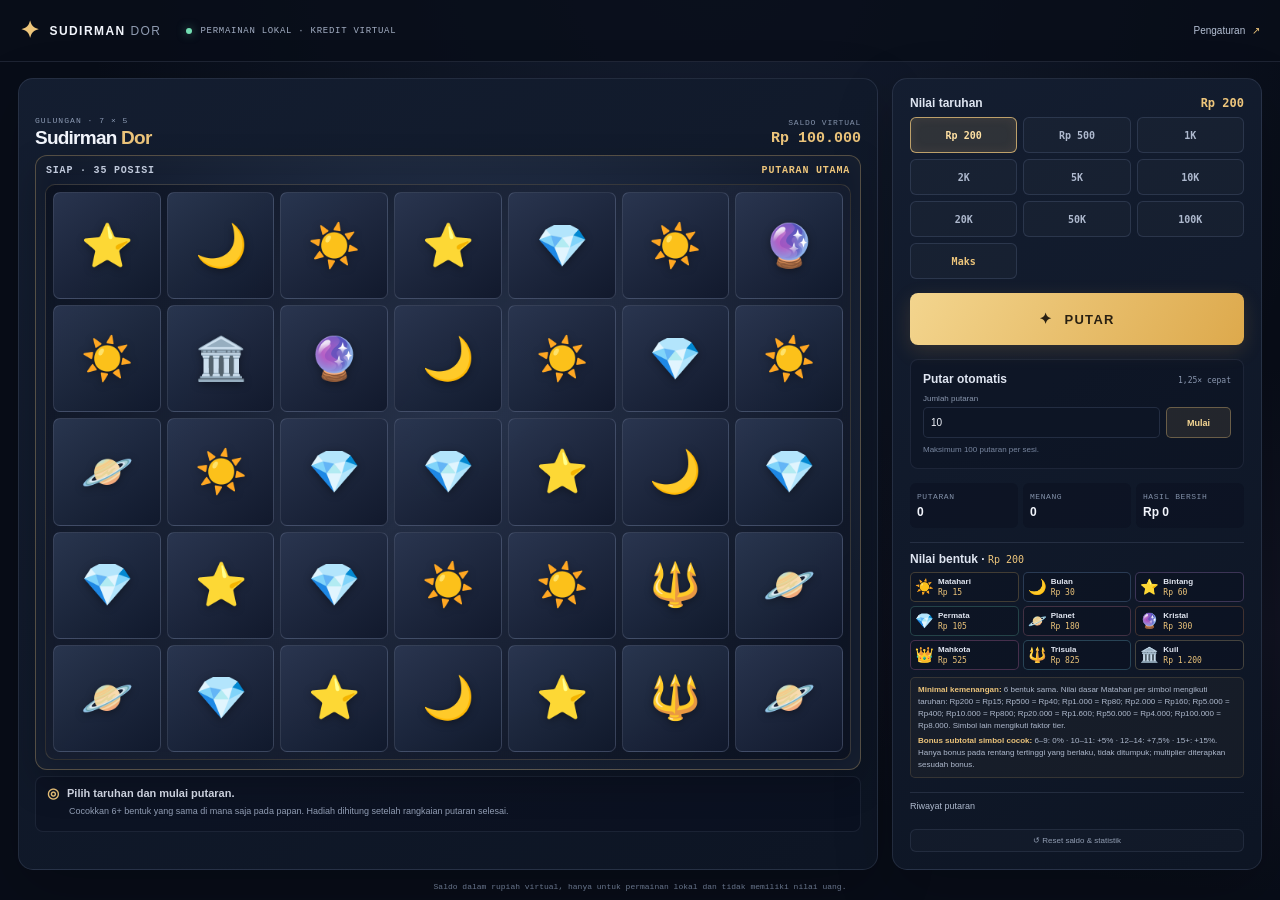
==== index.html @ 1b079a71 "Add files via upload" ====
<!doctype html>
<html lang="id">
<head>
  <meta charset="utf-8">
  <meta name="viewport" content="width=device-width, initial-scale=1">
  <meta name="theme-color" content="#0b1020">
  <meta name="description" content="Sudirman Dor — permainan gulungan lokal dengan saldo virtual, bentuk, dan multiplier.">
  <title>Sudirman Dor — Permainan Lokal</title>
  <link rel="stylesheet" href="style.css">
  <script src="script.js" defer></script>
</head>
<body>
  <header class="topbar">
    <a class="brand" href="index.html" aria-label="Sudirman Dor beranda">
      <span class="brand-mark" aria-hidden="true">✦</span>
      <span>SUDIRMAN <span class="brand-light">DOR</span></span>
    </a>
    <div class="topbar-note"><span class="status-dot"></span> PERMAINAN LOKAL · KREDIT VIRTUAL</div>
    <a class="admin-link" href="admin.html">Pengaturan <span aria-hidden="true">↗</span></a>
  </header>

  <main class="game-shell">
    <section class="board-panel" aria-label="Papan permainan Sudirman Dor">
      <div class="game-heading">
        <div>
          <p class="eyebrow">GULUNGAN · 7 × 5</p>
          <h1>Sudirman <span>Dor</span></h1>
        </div>
        <div class="round-state">
          <span class="balance-label">SALDO VIRTUAL</span>
          <strong id="balance" aria-live="polite">Rp 100.000</strong>
        </div>
      </div>

      <div class="board-wrap">
        <div class="board-meta"><span id="round-label">SIAP · 35 POSISI</span><span id="spin-kind">PUTARAN UTAMA</span></div>
        <div class="slot-board" id="slot-board" role="grid" aria-label="Papan hasil 7 kolom kali 5 baris" aria-live="polite"></div>
      </div>

      <div class="result-panel" aria-live="polite">
        <div class="result-topline"><span id="result-icon" aria-hidden="true">◎</span><span id="result" role="status">Pilih taruhan dan mulai putaran.</span></div>
        <div class="result-detail" id="result-detail">Cocokkan 6+ bentuk yang sama di mana saja pada papan. Hadiah dihitung setelah rangkaian putaran selesai.</div>
        <div class="pending-credit" id="pending-credit" aria-live="polite" hidden></div>
      </div>
    </section>

    <aside class="control-panel" aria-label="Saldo dan kontrol permainan">
      <section class="bet-section" aria-labelledby="bet-title">
        <div class="section-heading"><h2 id="bet-title">Nilai taruhan</h2><span id="bet-value">Rp 200</span></div>
        <div id="bet-options" class="bet-options" aria-label="Pilihan taruhan"></div>
      </section>

      <button class="spin-button" id="spin" type="button"><span aria-hidden="true">✦</span> PUTAR</button>

      <section class="auto-section" aria-label="Putar otomatis">
        <div class="section-heading"><h2>Putar otomatis</h2><span class="speed-note">1,25× cepat</span></div>
        <div class="auto-controls">
          <label class="auto-count" for="auto-count"><span>Jumlah putaran</span><input id="auto-count" type="number" min="1" max="100" step="1" value="10"></label>
          <button class="auto-button" id="auto-start" type="button">Mulai</button>
          <button class="auto-button stop-button" id="auto-stop" type="button" hidden>Hentikan</button>
        </div>
        <p class="auto-status" id="auto-status" aria-live="polite">Maksimum 100 putaran per sesi.</p>
      </section>

      <div class="stats-grid" aria-label="Statistik permainan">
        <div class="stat"><span>PUTARAN</span><strong id="plays">0</strong></div>
        <div class="stat"><span>MENANG</span><strong id="wins">0</strong></div>
        <div class="stat"><span>HASIL BERSIH</span><strong id="net">Rp 0</strong></div>
      </div>

      <section class="symbol-guide" aria-labelledby="symbol-title">
        <div class="section-heading"><h2 id="symbol-title">Nilai bentuk · <span id="selected-bet-label">Rp 200</span></h2></div>
        <div class="legend" id="symbol-legend" aria-label="Nilai bentuk untuk taruhan terpilih"></div>
        <div class="award-rules" aria-label="Rumus hadiah dan bonus">
          <p><strong>Minimal kemenangan:</strong> 6 bentuk sama. Nilai dasar Matahari per simbol mengikuti taruhan: Rp200 = Rp15; Rp500 = Rp40; Rp1.000 = Rp80; Rp2.000 = Rp160; Rp5.000 = Rp400; Rp10.000 = Rp800; Rp20.000 = Rp1.600; Rp50.000 = Rp4.000; Rp100.000 = Rp8.000. Simbol lain mengikuti faktor tier.</p>
          <p><strong>Bonus subtotal simbol cocok:</strong> 6–9: 0% · 10–11: +5% · 12–14: +7,5% · 15+: +15%. Hanya bonus pada rentang tertinggi yang berlaku, tidak ditumpuk; multiplier diterapkan sesudah bonus.</p>
        </div>
      </section>

      <details class="history">
        <summary><span>Riwayat putaran</span></summary>
        <button class="text-button" id="clear-history" type="button">Bersihkan</button>
        <ol id="history-list" aria-label="Riwayat hasil terbaru"><li class="empty-history">Belum ada putaran.</li></ol>
      </details>

      <button class="reset-button" id="reset" type="button">↺ Reset saldo &amp; statistik</button>
    </aside>
  </main>
  <footer><span>Saldo dalam rupiah virtual, hanya untuk permainan lokal dan tidak memiliki nilai uang.</span></footer>
</body>
</html>
---- style.css ----
:root {
  color-scheme: dark;
  --bg: #080d18;
  --panel: #101827;
  --panel-soft: #151f32;
  --line: rgba(191, 207, 240, .12);
  --muted: #929db3;
  --text: #f2f5fc;
  --gold: #edc57b;
  --mint: #73dfb3;
  font-family: "Segoe UI", Arial, sans-serif;
  background: var(--bg);
  color: var(--text);
}

* { box-sizing: border-box; }
body {
  min-height: 100vh;
  margin: 0;
  background:
    radial-gradient(ellipse at 56% -14%, rgba(80, 105, 161, .19), transparent 40rem),
    radial-gradient(ellipse at 100% 70%, rgba(114, 82, 134, .08), transparent 34rem),
    var(--bg);
}
button, input, textarea { font: inherit; }
button { color: inherit; }

.topbar {
  height: 62px;
  padding: 0 max(20px, calc((100vw - 1400px) / 2));
  border-bottom: 1px solid var(--line);
  display: flex;
  align-items: center;
  gap: 25px;
  background: rgba(8, 13, 24, .8);
}
.brand { display: inline-flex; align-items: center; gap: 9px; text-decoration: none; color: var(--text); font-size: 12px; font-weight: 800; letter-spacing: .12em; white-space: nowrap; }
.brand-mark { color: var(--gold); font-size: 23px; }
.brand-light { color: #909cb2; font-weight: 500; }
.topbar-note, .eyebrow, .balance-label, .round-state, .board-meta, .stat span, footer { font-family: Consolas, "Courier New", monospace; }
.topbar-note { display: flex; align-items: center; gap: 8px; color: #a3aec3; font-size: 9px; letter-spacing: .08em; }
.status-dot { width: 6px; height: 6px; background: var(--mint); border-radius: 50%; box-shadow: 0 0 10px rgba(115, 223, 179, .52); }
.admin-link { margin-left: auto; color: #b5c0d4; text-decoration: none; font-size: 10px; }
.admin-link:hover { color: var(--gold); }
.admin-link span { margin-left: 4px; color: var(--gold); }

.game-shell { width: min(1440px, calc(100% - 36px)); height: calc(100dvh - 108px); min-height: 510px; margin: 16px auto 12px; display: grid; grid-template-columns: minmax(0, 1fr) 370px; gap: 14px; }
.board-panel, .control-panel { min-width: 0; border: 1px solid rgba(178, 195, 233, .13); border-radius: 15px; background: linear-gradient(148deg, rgba(20, 30, 49, .98), rgba(13, 21, 36, .99)); box-shadow: 0 20px 60px rgba(0,0,0,.2); }
.board-panel { display: flex; flex-direction: column; align-items: center; justify-content: center; padding: 6px 16px; overflow: hidden; }
.game-heading { width: min(100%, 1060px); display: flex; align-items: center; justify-content: space-between; gap: 12px; }
.eyebrow { margin: 0 0 3px; color: #8c9ab3; font-size: 8px; letter-spacing: .13em; }
h1 { margin: 0; font-size: 19px; line-height: 1.1; letter-spacing: -.04em; }
h1 span { color: var(--gold); }
.round-state { display: flex; flex-direction: column; align-items: flex-end; gap: 3px; }
.balance-label { color: #8492ab; font-size: 8px; letter-spacing: .1em; }
.round-state strong { color: var(--gold); font-size: 15px; font-variant-numeric: tabular-nums; }
.board-wrap { position: relative; width: min(100%, calc((100dvh - 260px) * 1.4)); margin: 6px auto; padding: 9px; border: 1px solid rgba(237,197,123,.3); border-radius: 12px; background: radial-gradient(ellipse at 50% 38%, #283650, #111a2c 78%); box-shadow: inset 0 0 30px rgba(237,197,123,.04), 0 14px 36px rgba(0,0,0,.2); }
.board-meta { display: flex; justify-content: space-between; gap: 8px; margin: 0 1px 8px; color: #c0c9db; font-size: 10px; font-weight: 700; letter-spacing: .08em; }
.board-meta span:last-child { color: var(--gold); text-align: right; }
.slot-board { display: grid; grid-template-columns: minmax(0, 1fr); grid-template-rows: repeat(5, minmax(0, 1fr)); gap: 6px; width: 100%; aspect-ratio: 7 / 5; padding: 7px; border: 1px solid rgba(237,197,123,.16); border-radius: 10px; background: linear-gradient(135deg, rgba(7,12,24,.53), rgba(43,47,67,.25), rgba(7,12,24,.53)); }
.slot-row { display: grid; grid-template-columns: repeat(7, minmax(0, 1fr)); gap: 6px; min-height: 0; border-radius: 7px; }
.slot-cell { position: relative; display: grid; place-items: center; min-width: 0; min-height: 0; overflow: hidden; border: 1px solid rgba(199,211,243,.16); border-radius: 7px; outline: 2px solid transparent; outline-offset: -2px; background: linear-gradient(145deg, rgba(42,54,80,.96), rgba(17,25,44,.96)); transition: outline-color .45s ease, border-color .35s ease, background .35s ease, box-shadow .35s ease; }
.cell-symbol { display: block; max-width: 100%; max-height: 100%; font-size: clamp(18px, 3.4vw, 42px); line-height: 1; filter: drop-shadow(0 2px 4px rgba(0,0,0,.38)); transition: transform .45s cubic-bezier(.2,.8,.2,1), filter .4s ease, opacity .3s ease; }
.reel-strip { display: flex; flex-direction: column; width: 100%; backface-visibility: hidden; will-change: transform; }
.reel-symbol { display: grid; flex: 0 0 var(--cell-height); place-items: center; width: 100%; height: var(--cell-height); }
.cell-multiplier { position: absolute; inset: 0; z-index: 2; display: grid; place-items: center; color: #39280c; background: linear-gradient(145deg, #ffdf97, #dda943); font: 800 clamp(11px, 1.25vw, 17px) Consolas, monospace; text-shadow: 0 1px 0 rgba(255,255,255,.28); box-shadow: inset 0 0 14px rgba(255,255,255,.27), 0 0 15px rgba(237,197,123,.24); animation: multiplier-reveal .28s cubic-bezier(.2,.8,.2,1) both; }
.has-multiplier .cell-symbol { opacity: .16; }
.tier-1 { --tier-color: #f2c66e; }
.tier-2 { --tier-color: #8bbdf4; }
.tier-3 { --tier-color: #d6a5ff; }
.tier-4 { --tier-color: #72dec0; }
.tier-5 { --tier-color: #f195ad; }
.tier-6 { --tier-color: #f29b5f; }
.tier-7 { --tier-color: #ff8bd5; }
.tier-8 { --tier-color: #83e6fc; }
.tier-9 { --tier-color: #ffe39a; }
.slot-cell.is-match { z-index: 1; outline-color: #ffe39a; border-color: #ffe39a; background: linear-gradient(145deg, rgba(156,117,43,.72), rgba(79,57,23,.8)); animation: match-aura 1.3s ease-in-out infinite alternate; }
.slot-cell.is-match::before { position: absolute; z-index: 2; inset: 0; border-radius: inherit; background: linear-gradient(112deg, transparent 22%, rgba(255,244,204,.06) 38%, rgba(255,248,219,.75) 50%, rgba(255,244,204,.06) 62%, transparent 78%); content: ""; opacity: 0; pointer-events: none; transform: translateX(-120%); animation: match-shine 1.8s ease-in-out infinite; }
.slot-cell.is-match::after { position: absolute; z-index: 3; inset: 2px; border: 2px solid rgba(255,227,154,.95); border-radius: inherit; box-shadow: 0 0 13px rgba(255,219,125,.5); content: ""; opacity: .45; pointer-events: none; animation: match-glow 1.1s ease-in-out infinite alternate; }
.slot-cell.is-match .cell-symbol { position: relative; z-index: 1; transform: scale(1.08); filter: drop-shadow(0 0 9px rgba(255,232,174,.95)); }
.board-spinning .slot-cell { overflow: clip; isolation: isolate; }
.multiplier-drop { position: fixed; z-index: 50; display: grid; place-items: center; aspect-ratio: 1; border: 2px solid #fff0c8; border-radius: 12px; background: linear-gradient(145deg, #ffe7a4, #d29a32); color: #30220a; box-shadow: 0 0 24px rgba(255,206,100,.68), inset 0 0 12px rgba(255,255,255,.36); font: 900 clamp(14px, 2vw, 24px) Consolas, monospace; pointer-events: none; }
.result-panel { width: min(100%, 1060px); min-height: 56px; padding: 8px 11px; border: 1px solid rgba(164,181,226,.1); border-radius: 8px; background: rgba(7,12,25,.32); }
.result-topline { display: flex; align-items: center; gap: 8px; color: #d8deeb; font-size: 11px; font-weight: 700; }
.result-topline > span:first-child { color: var(--gold); font-size: 14px; }
.result-topline .result-win { color: var(--mint) !important; }
.result-topline .result-loss { color: #a5b0c5 !important; }
.result-detail { margin: 4px 0 0 22px; color: #929eb5; font-size: 9px; line-height: 1.5; }
.pending-credit { margin: 7px 0 0 22px; padding: 5px 7px; border-left: 2px solid var(--gold); border-radius: 3px; background: rgba(237,197,123,.08); color: #ffdf99; font-size: 9px; line-height: 1.45; }
.pending-credit[hidden] { display: none; }

.control-panel { display: flex; flex-direction: column; gap: 14px; padding: 17px; overflow: auto; scrollbar-color: #34415b transparent; scrollbar-width: thin; }
.section-heading { display: flex; justify-content: space-between; align-items: baseline; gap: 8px; margin-bottom: 7px; }
.section-heading h2 { margin: 0; color: #dfe5f1; font-size: 12px; font-weight: 650; }
.section-heading > span { color: var(--gold); font: 600 12px Consolas, monospace; }
.bet-options { display: grid; grid-template-columns: repeat(3, minmax(0, 1fr)); gap: 6px; }
.bet-option { min-height: 36px; padding: 6px 4px; border: 1px solid rgba(163,179,224,.15); border-radius: 6px; background: rgba(255,255,255,.025); color: #aeb9ce; font: 600 10px Consolas, monospace; cursor: pointer; }
.bet-option:hover { border-color: rgba(237,197,123,.52); color: var(--text); }
.bet-option.selected { border-color: rgba(237,197,123,.75); background: rgba(237,197,123,.13); color: #ffe1a3; box-shadow: inset 0 0 12px rgba(237,197,123,.08); }
.bet-option.bet-max { color: var(--gold); }
.spin-button { width: 100%; min-height: 52px; border: 0; border-radius: 8px; background: linear-gradient(120deg, #f3d58e, #dda94c); color: #292012; font-size: 13px; font-weight: 850; letter-spacing: .1em; cursor: pointer; box-shadow: 0 6px 20px rgba(231,169,76,.16); transition: transform .15s, filter .15s; }
.spin-button span { margin-right: 6px; font-size: 15px; }
.spin-button:hover:not(:disabled) { filter: brightness(1.08); transform: translateY(-1px); }
.spin-button:disabled, button:disabled { cursor: not-allowed; opacity: .48; }
.auto-section { padding: 12px; border: 1px solid rgba(163,179,224,.1); border-radius: 8px; background: rgba(7,12,25,.23); }
.auto-section .section-heading { margin-bottom: 8px; }
.section-heading .speed-note { color: #8a97af; font: 8px Consolas, monospace; }
.auto-controls { display: grid; grid-template-columns: minmax(0, 1fr) auto; gap: 6px; align-items: end; }
.auto-count { display: flex; flex-direction: column; gap: 4px; color: #8996ad; font-size: 8px; }
.auto-count input { width: 100%; min-width: 0; height: 31px; padding: 4px 7px; border: 1px solid rgba(163,179,224,.15); border-radius: 5px; background: #0d1525; color: var(--text); font-size: 10px; }
.auto-button { min-width: 65px; height: 31px; padding: 0 9px; border: 1px solid rgba(237,197,123,.35); border-radius: 5px; background: rgba(237,197,123,.1); color: #f7d894; font-size: 9px; font-weight: 700; cursor: pointer; }
.auto-button:hover:not(:disabled) { background: rgba(237,197,123,.18); }
.auto-button.stop-button { border-color: rgba(244,128,128,.35); background: rgba(244,128,128,.1); color: #ffaaaa; }
.auto-status { min-height: 12px; margin: 6px 0 0; color: #78869f; font-size: 8px; line-height: 1.4; }
.stats-grid { display: grid; grid-template-columns: repeat(3, minmax(0, 1fr)); gap: 5px; }
.stat { min-width: 0; padding: 9px 7px; border-radius: 6px; background: rgba(7,12,25,.33); }
.stat span { display: block; color: #8290a8; font-size: 8px; letter-spacing: .07em; white-space: nowrap; }
.stat strong { display: block; overflow: hidden; margin-top: 4px; font-size: 12px; font-weight: 650; font-variant-numeric: tabular-nums; text-overflow: ellipsis; white-space: nowrap; }
.symbol-guide { padding-top: 9px; border-top: 1px solid var(--line); }
.symbol-guide .section-heading { margin-bottom: 6px; }
.symbol-guide .section-heading h2 span { color: var(--gold); font: 10px Consolas, monospace; }
.legend { display: grid; grid-template-columns: repeat(3, minmax(0, 1fr)); gap: 4px; }
.legend-item { display: flex; min-width: 0; align-items: center; gap: 4px; padding: 4px; border: 1px solid color-mix(in srgb, var(--tier-color) 23%, transparent); border-radius: 5px; background: rgba(8,13,25,.28); }
.legend-symbol { flex: 0 0 auto; font-size: 15px; }
.legend-description { display: flex; min-width: 0; flex-direction: column; gap: 2px; }
.legend-description strong, .legend-description small { overflow: hidden; white-space: nowrap; text-overflow: ellipsis; }
.legend-description strong { color: #e4e9f4; font-size: 8px; font-weight: 600; }
.legend-description small { color: var(--gold); font: 8px Consolas, monospace; }
.award-rules { margin-top: 7px; padding: 6px 7px; border: 1px solid rgba(237,197,123,.14); border-radius: 5px; background: rgba(237,197,123,.035); color: #aeb9cd; font-size: 8px; line-height: 1.5; }
.award-rules p { margin: 0; }
.award-rules p + p { margin-top: 3px; }
.award-rules strong { color: var(--gold); font-weight: 600; }
.history { position: relative; border-top: 1px solid var(--line); padding-top: 8px; }
.history summary { display: flex; justify-content: space-between; align-items: center; color: #aeb9cd; font-size: 9px; cursor: pointer; list-style: none; }
.history summary::-webkit-details-marker { display: none; }
.history > .text-button { position: absolute; top: 6px; right: 0; }
.text-button { padding: 2px; border: 0; background: none; color: #8d9ab2; font-size: 8px; cursor: pointer; }
.text-button:hover { color: var(--text); }
#history-list { max-height: 100px; overflow: auto; margin: 6px 0 0; padding: 0; list-style: none; }
#history-list li { padding: 5px 0; border-top: 1px solid rgba(197,210,255,.06); color: #aab5ca; font-size: 8px; line-height: 1.45; }
#history-list .empty-history { color: #77839b; }
.reset-button { margin-top: auto; padding: 6px 8px; border: 1px solid rgba(163,179,224,.11); border-radius: 6px; background: rgba(255,255,255,.02); color: #929eb3; cursor: pointer; font-size: 8px; }
.reset-button:hover { color: var(--text); border-color: rgba(237,197,123,.35); }
footer { width: min(1440px, calc(100% - 36px)); margin: 0 auto; padding: 0 2px 8px; color: #68758b; font-size: 8px; text-align: center; }

@keyframes multiplier-reveal { from { opacity: .35; transform: scale(.82); } to { opacity: 1; transform: scale(1); } }
@keyframes match-glow { from { opacity: .35; transform: scale(.97); } to { opacity: .95; transform: scale(1); } }
@keyframes match-aura { from { box-shadow: inset 0 0 12px rgba(255,222,145,.18), 0 0 4px rgba(255,219,125,.12); } to { box-shadow: inset 0 0 26px rgba(255,222,145,.68), 0 0 22px rgba(255,219,125,.58); } }
@keyframes match-shine { 0%, 18% { opacity: 0; transform: translateX(-120%); } 38% { opacity: .95; } 68%, 100% { opacity: 0; transform: translateX(120%); } }

@media (max-width: 900px) {
  .game-shell { width: min(100% - 24px, 760px); height: auto; min-height: 0; grid-template-columns: 1fr; margin: 12px auto; }
  .board-panel { padding: 15px; }
  .board-wrap { width: min(100%, calc((100vw - 72px) * .82)); }
  .control-panel { display: grid; grid-template-columns: 1fr 1fr; align-items: start; overflow: visible; }
  .symbol-guide, .history, .reset-button { grid-column: 1 / -1; }
  .spin-button { align-self: end; }
  .stats-grid { align-self: center; }
  .reset-button { margin-top: 0; }
  footer { padding-bottom: 12px; }
}
@media (max-width: 560px) {
  .topbar { height: 56px; padding: 0 12px; gap: 8px; }
  .brand { gap: 6px; font-size: 10px; letter-spacing: .1em; }
  .brand-mark { font-size: 19px; }
  .topbar-note { margin-left: auto; font-size: 7px; letter-spacing: .02em; }
  .topbar-note .status-dot { width: 5px; height: 5px; }
  .admin-link { margin-left: 2px; font-size: 8px; white-space: nowrap; }
  .admin-link span { display: none; }
  .game-shell { width: calc(100% - 16px); gap: 9px; margin-top: 8px; }
  .board-panel { padding: 11px; border-radius: 11px; }
  .game-heading { padding: 0 2px; }
  h1 { font-size: 19px; }
  .round-state strong { font-size: 15px; }
  .board-wrap { width: 100%; margin: 9px auto; padding: 6px; border-radius: 9px; }
  .board-meta { margin-bottom: 5px; font-size: 9px; }
  .slot-board { gap: 4px; padding: 5px; }
  .slot-row { gap: 4px; }
  .slot-cell { border-radius: 5px; }
  .cell-symbol { font-size: clamp(18px, 5.8vw, 27px); }
  .result-panel { padding: 7px 8px; }
  .result-topline { font-size: 10px; }
  .result-detail { font-size: 8px; }
  .control-panel { grid-template-columns: 1fr; gap: 9px; padding: 11px; border-radius: 11px; }
  .bet-options { grid-template-columns: repeat(4, minmax(0, 1fr)); }
  .bet-option { min-height: 34px; font-size: 8px; }
  .spin-button { min-height: 48px; }
  .auto-section { padding: 9px; }
  .symbol-guide, .history, .reset-button { grid-column: auto; }
  .legend { gap: 5px; }
  .legend-item { padding: 5px; }
  .legend-symbol { font-size: 17px; }
  .legend-description strong { font-size: 8px; }
  .legend-description small { font-size: 8px; }
  footer { width: calc(100% - 20px); font-size: 7px; }
}
@media (min-width: 901px) and (max-width: 1120px) {
  .game-shell { grid-template-columns: minmax(0, 1fr) 340px; gap: 10px; }
  .control-panel { padding: 13px; }
  .bet-options { grid-template-columns: repeat(4, minmax(0, 1fr)); }
}
@media (max-width: 560px) and (max-height: 650px) {
  .topbar { height: 48px; }
  .game-shell { margin-top: 5px; }
  .board-panel { padding: 8px; }
  .board-wrap { width: 100%; }
  .result-panel { min-height: 44px; padding: 6px 8px; }
  .result-detail { margin-top: 2px; font-size: 7px; }
  .control-panel { gap: 7px; padding: 9px; }
  .auto-status { display: none; }
}
@media (max-width: 360px) {
  .bet-options { grid-template-columns: repeat(5, minmax(0, 1fr)); gap: 4px; }
  .bet-option { min-height: 30px; padding: 3px 1px; font-size: 7px; }
}
@media (prefers-reduced-motion: reduce) {
  *, *::before, *::after { scroll-behavior: auto !important; animation-duration: .01ms !important; animation-iteration-count: 1 !important; transition-duration: .01ms !important; }
}
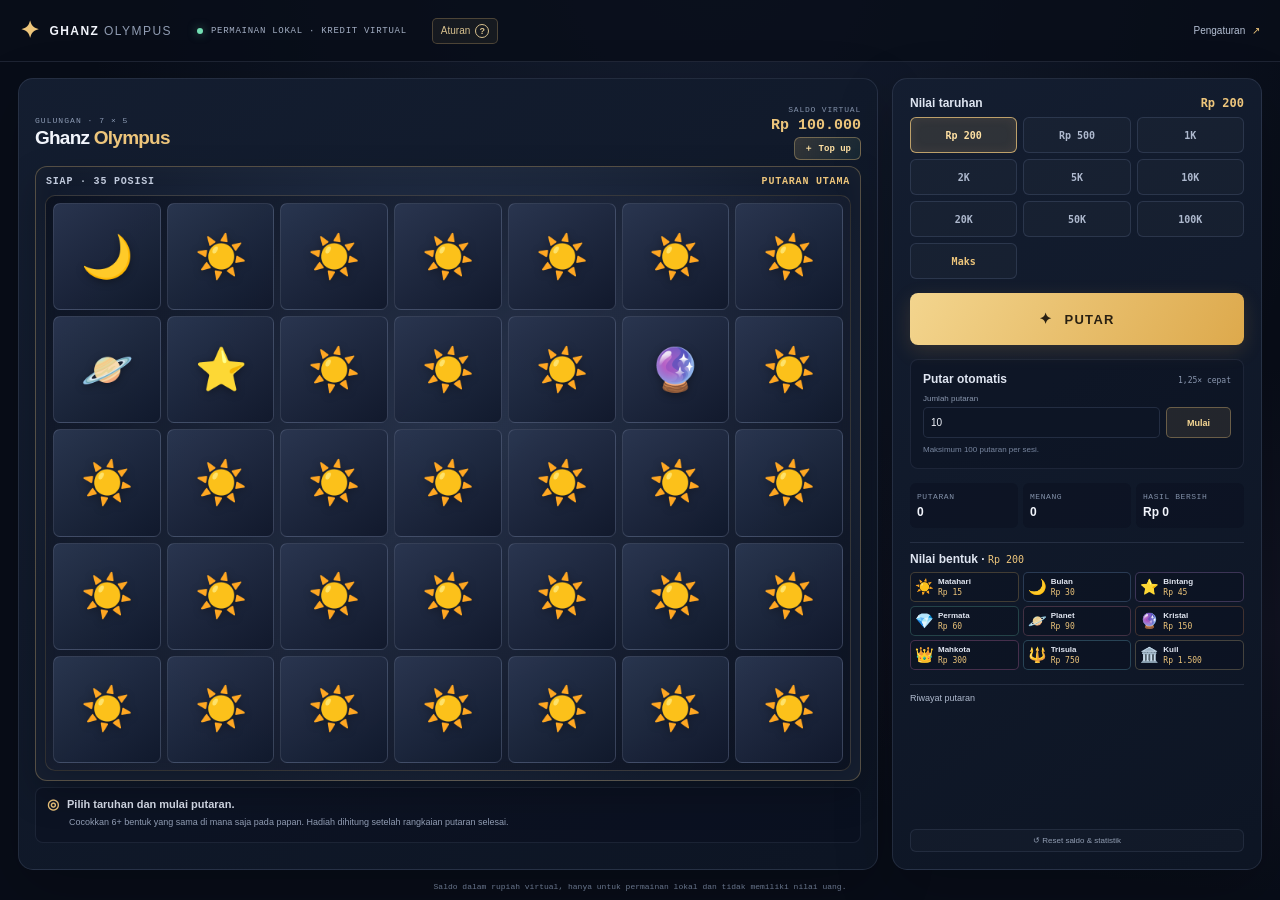
==== commit 0af26115: "Add files via upload" ====
--- a/index.html
+++ b/index.html
@@ -4,31 +4,33 @@
   <meta charset="utf-8">
   <meta name="viewport" content="width=device-width, initial-scale=1">
   <meta name="theme-color" content="#0b1020">
-  <meta name="description" content="Sudirman Dor — permainan gulungan lokal dengan saldo virtual, bentuk, dan multiplier.">
-  <title>Sudirman Dor — Permainan Lokal</title>
+  <meta name="description" content="Ghanz Olympus — permainan gulungan lokal dengan saldo virtual, bentuk, dan multiplier.">
+  <title>Ghanz Olympus — Permainan Lokal</title>
   <link rel="stylesheet" href="style.css">
   <script src="script.js" defer></script>
 </head>
 <body>
   <header class="topbar">
-    <a class="brand" href="index.html" aria-label="Sudirman Dor beranda">
+    <a class="brand" href="index.html" aria-label="Ghanz Olympus beranda">
       <span class="brand-mark" aria-hidden="true">✦</span>
-      <span>SUDIRMAN <span class="brand-light">DOR</span></span>
+      <span>GHANZ <span class="brand-light">OLYMPUS</span></span>
     </a>
     <div class="topbar-note"><span class="status-dot"></span> PERMAINAN LOKAL · KREDIT VIRTUAL</div>
+    <button class="rules-open" id="rules-open" type="button" aria-haspopup="dialog" aria-controls="rules-dialog">Aturan <span aria-hidden="true">?</span></button>
     <a class="admin-link" href="admin.html">Pengaturan <span aria-hidden="true">↗</span></a>
   </header>
 
   <main class="game-shell">
-    <section class="board-panel" aria-label="Papan permainan Sudirman Dor">
+    <section class="board-panel" aria-label="Papan permainan Ghanz Olympus">
       <div class="game-heading">
         <div>
           <p class="eyebrow">GULUNGAN · 7 × 5</p>
-          <h1>Sudirman <span>Dor</span></h1>
+          <h1>Ghanz <span>Olympus</span></h1>
         </div>
         <div class="round-state">
           <span class="balance-label">SALDO VIRTUAL</span>
           <strong id="balance" aria-live="polite">Rp 100.000</strong>
+          <button class="topup-open" id="topup-open" type="button" aria-haspopup="dialog" aria-controls="topup-dialog">＋ Top up</button>
         </div>
       </div>
 
@@ -40,7 +42,6 @@
       <div class="result-panel" aria-live="polite">
         <div class="result-topline"><span id="result-icon" aria-hidden="true">◎</span><span id="result" role="status">Pilih taruhan dan mulai putaran.</span></div>
         <div class="result-detail" id="result-detail">Cocokkan 6+ bentuk yang sama di mana saja pada papan. Hadiah dihitung setelah rangkaian putaran selesai.</div>
-        <div class="pending-credit" id="pending-credit" aria-live="polite" hidden></div>
       </div>
     </section>
 
@@ -55,7 +56,7 @@
       <section class="auto-section" aria-label="Putar otomatis">
         <div class="section-heading"><h2>Putar otomatis</h2><span class="speed-note">1,25× cepat</span></div>
         <div class="auto-controls">
-          <label class="auto-count" for="auto-count"><span>Jumlah putaran</span><input id="auto-count" type="number" min="1" max="100" step="1" value="10"></label>
+          <label class="auto-count" for="auto-count"><span id="auto-count-label">Jumlah putaran</span><input id="auto-count" type="number" min="1" max="100" step="1" value="10"></label>
           <button class="auto-button" id="auto-start" type="button">Mulai</button>
           <button class="auto-button stop-button" id="auto-stop" type="button" hidden>Hentikan</button>
         </div>
@@ -71,10 +72,6 @@
       <section class="symbol-guide" aria-labelledby="symbol-title">
         <div class="section-heading"><h2 id="symbol-title">Nilai bentuk · <span id="selected-bet-label">Rp 200</span></h2></div>
         <div class="legend" id="symbol-legend" aria-label="Nilai bentuk untuk taruhan terpilih"></div>
-        <div class="award-rules" aria-label="Rumus hadiah dan bonus">
-          <p><strong>Minimal kemenangan:</strong> 6 bentuk sama. Nilai dasar Matahari per simbol mengikuti taruhan: Rp200 = Rp15; Rp500 = Rp40; Rp1.000 = Rp80; Rp2.000 = Rp160; Rp5.000 = Rp400; Rp10.000 = Rp800; Rp20.000 = Rp1.600; Rp50.000 = Rp4.000; Rp100.000 = Rp8.000. Simbol lain mengikuti faktor tier.</p>
-          <p><strong>Bonus subtotal simbol cocok:</strong> 6–9: 0% · 10–11: +5% · 12–14: +7,5% · 15+: +15%. Hanya bonus pada rentang tertinggi yang berlaku, tidak ditumpuk; multiplier diterapkan sesudah bonus.</p>
-        </div>
       </section>
 
       <details class="history">
@@ -86,6 +83,103 @@
       <button class="reset-button" id="reset" type="button">↺ Reset saldo &amp; statistik</button>
     </aside>
   </main>
+  <div class="credit-overlay" id="credit-overlay" aria-hidden="true" hidden>
+    <section class="credit-popup" aria-labelledby="credit-title">
+      <span class="credit-sparkle" aria-hidden="true">✦</span>
+      <p class="credit-kicker" id="credit-title">KREDIT VIRTUAL SEMENTARA</p>
+      <strong class="credit-amount" id="credit-amount">Rp 0</strong>
+      <p class="credit-caption" id="credit-caption"></p>
+      <p class="credit-calculation" id="credit-calculation" hidden></p>
+      <p class="credit-total" id="credit-total" hidden></p>
+    </section>
+  </div>
+  <p class="credit-announcement" id="credit-announcement" role="status" aria-live="polite"></p>
+  <dialog class="topup-dialog" id="topup-dialog" aria-labelledby="topup-title">
+    <article class="topup-card">
+      <header class="topup-header">
+        <div><p class="eyebrow">KASIR SIMULASI · GHANZ OLYMPUS</p><h2 id="topup-title">Top up kredit virtual</h2></div>
+        <button class="rules-close" id="topup-close" type="button" aria-label="Tutup top up">×</button>
+      </header>
+      <div class="topup-content">
+        <section class="demo-account" aria-label="Akun demo lokal">
+          <span class="demo-account-mark" aria-hidden="true">✦</span>
+          <div><span class="demo-account-label">AKUN DEMO LOKAL</span><strong>Ghanz Player</strong><small>ID: GO-DEMO-001 · tanpa login</small></div>
+          <span class="demo-account-status">AKTIF</span>
+        </section>
+        <div class="topup-balance">Saldo virtual saat ini <strong id="topup-current-balance">Rp 100.000</strong></div>
+        <form id="topup-form" novalidate>
+          <label class="topup-label" for="topup-amount">Jumlah deposit simulasi <span>Rp</span></label>
+          <div class="topup-input-wrap"><span aria-hidden="true">Rp</span><input id="topup-amount" name="amount" type="number" inputmode="numeric" min="1000" max="1000000000" step="1000" placeholder="Contoh: 25.000" required></div>
+          <div class="topup-presets" aria-label="Pilihan nominal cepat">
+            <button type="button" data-topup-amount="10000">Rp10.000</button>
+            <button type="button" data-topup-amount="25000">Rp25.000</button>
+            <button type="button" data-topup-amount="50000">Rp50.000</button>
+            <button type="button" data-topup-amount="100000">Rp100.000</button>
+          </div>
+          <div class="topup-conversion"><span>Kredit virtual diterima <small>Konversi simulasi 1:1</small></span><strong id="topup-credit-preview">Rp 0</strong></div>
+          <p class="topup-notice">Ini hanya simulasi lokal. Tidak ada pembayaran, transaksi, rekening, atau uang nyata. Kredit hanya tersimpan di browser/perangkat ini dan tidak dapat dicairkan.</p>
+          <p class="topup-status" id="topup-status" role="status" aria-live="polite">Pilih nominal untuk melihat kredit virtual yang akan ditambahkan.</p>
+          <button class="topup-submit" id="topup-submit" type="submit"><span aria-hidden="true">✦</span> Tambahkan kredit virtual</button>
+        </form>
+      </div>
+    </article>
+  </dialog>
+  <dialog class="rules-dialog" id="rules-dialog" aria-labelledby="rules-title">
+    <article class="rules-card">
+      <header class="rules-header">
+        <div><p class="eyebrow">PANDUAN GHANZ OLYMPUS</p><h2 id="rules-title">Aturan permainan</h2></div>
+        <button class="rules-close" id="rules-close" type="button" aria-label="Tutup aturan">×</button>
+      </header>
+      <div class="rules-content">
+        <section class="rules-section">
+          <h3>1. Tujuan dan cara bermain</h3>
+          <ol>
+            <li>Pilih nominal taruhan. Taruhan itu dipakai untuk satu rangkaian putaran.</li>
+            <li>Tekan <strong>PUTAR</strong>. Papan berisi 7 kolom × 5 baris (35 posisi).</li>
+            <li>Kumpulkan sedikitnya 6 simbol yang sama di posisi mana pun pada papan. Simbol tidak harus bersebelahan.</li>
+            <li>Jika tidak ada simbol yang muncul 6 kali, putaran berakhir tanpa hadiah dan taruhan terpakai. Saldo awal bawaan adalah Rp100.000.</li>
+          </ol>
+        </section>
+        <section class="rules-section">
+          <h3>2. Menghitung hadiah</h3>
+          <p>Setiap kelompok simbol menang dihitung sendiri. <strong>Nilai simbol per buah × jumlah simbol</strong>, lalu tambahkan bonus kelompok jika memenuhi syarat. Setelah itu, hasil kelompok dijumlahkan dan dikalikan multiplier putaran.</p>
+          <p>Nilai dasar Matahari per simbol mengikuti taruhan:</p>
+          <div class="rules-values" aria-label="Nilai dasar Matahari per taruhan">
+            <span>Rp200 → Rp15</span><span>Rp500 → Rp40</span><span>Rp1.000 → Rp80</span>
+            <span>Rp2.000 → Rp160</span><span>Rp5.000 → Rp400</span><span>Rp10.000 → Rp800</span>
+            <span>Rp20.000 → Rp1.600</span><span>Rp50.000 → Rp4.000</span><span>Rp100.000 → Rp8.000</span>
+          </div>
+          <p>Nilai simbol lain mengikuti faktor hadiah bawaan: Matahari ×1, Bulan ×2, Bintang ×3, Permata ×4, Planet ×6, Kristal ×10, Mahkota ×20, Trisula ×50, dan Kuil ×100. Nilai per simbol juga ditampilkan di bagian <strong>Nilai bentuk</strong>. Faktor dapat berubah melalui Pengaturan.</p>
+          <div class="rules-example"><strong>Contoh:</strong> taruhan Rp5.000 memberi nilai Matahari Rp400 per buah. Enam Matahari = 6 × Rp400 = Rp2.400. Sepuluh Matahari = 10 × Rp400 = Rp4.000, lalu bonus +5% = Rp4.200, sebelum multiplier.</div>
+        </section>
+        <section class="rules-section">
+          <h3>3. Bonus jumlah simbol</h3>
+          <div class="rules-bonus">
+            <span>6–9 simbol <strong>tanpa bonus</strong></span>
+            <span>10–11 simbol <strong>+5%</strong></span>
+            <span>12–14 simbol <strong>+10%</strong></span>
+            <span>15 atau lebih <strong>+15%</strong></span>
+          </div>
+          <p>Bonus hanya memakai rentang tertinggi yang dicapai; bonus tidak dijumlahkan bertingkat.</p>
+        </section>
+        <section class="rules-section">
+          <h3>4. Multiplier dan putaran gratis</h3>
+          <ul>
+            <li>Multiplier yang muncul pada papan akan mengalikan hadiah kelompok yang menang pada putaran tersebut. Jika ada lebih dari satu, kalikan nilainya satu sama lain. Contoh: ×2 dan ×5 menjadi ×10.</li>
+            <li>Multiplier tanpa kelompok simbol menang tidak memberi hadiah.</li>
+            <li>Setiap putaran yang menang memicu satu putaran gratis berikutnya. Putaran gratis tidak memotong saldo lagi, dan hadiahnya ditambahkan ke rangkaian yang sama.</li>
+            <li>Rangkaian berhenti saat putaran tidak menang atau mencapai batas putaran gratis yang ditetapkan di Pengaturan (bawaan: 5 putaran gratis).</li>
+          </ul>
+        </section>
+        <section class="rules-section">
+          <h3>5. Peluang dan pengaturan</h3>
+          <p>Peluang menang bawaan pada taruhan Rp5.000: 6–7 simbol = 3,4%; 8–9 = 2%; 10–11 = 1%; 12–14 = 0,4%; dan 15+ = 0,2% per putaran (total 7%). Peluang bentuk di papan: Matahari 79,6%; Bulan 8%; Bintang 5%; Permata 3%; Planet 2%; Kristal 1%; Mahkota 0,8%; Trisula 0,4%; Kuil 0,2%. Penyesuaian taruhan mengurangi peluang di bawah Rp5.000, tidak mengubahnya pada Rp5.000, dan menambahnya pada Rp10.000–Rp50.000 serta Rp100.000 ke atas. Besar penyesuaiannya dapat dilihat dan diubah lewat Pengaturan. Setelah menang, peluang tiap kelompok untuk putaran berikutnya turun 3 poin persentase (minimum 0%). Setelah putaran tanpa kemenangan, peluang kembali ke pengaturan.</p>
+          <p>Peluang multiplier bawaan adalah 2% per putaran: tepat 1 multiplier = 1,6%, tepat 2 = 0,3%, dan tepat 3 = 0,1%. Nilai yang mungkin muncul: ×2, ×5, ×10, ×20, ×50, atau ×100, dengan bobot masing-masing 96%; 2,2%; 1%; 0,5%; 0,2%; dan 0,1%. Peluang, bobot nilai simbol, multiplier, penyesuaian taruhan, dan batas putaran gratis dapat diubah melalui <strong>Pengaturan</strong> di browser ini.</p>
+        </section>
+        <p class="rules-notice">Saldo hanya kredit virtual yang tersimpan di browser dan perangkat ini. Tombol Top up hanya simulasi lokal dengan konversi 1:1—tidak ada deposit, pembayaran, akun keuangan, atau pencairan uang nyata. Hasil tidak menjamin keuntungan.</p>
+      </div>
+    </article>
+  </dialog>
   <footer><span>Saldo dalam rupiah virtual, hanya untuk permainan lokal dan tidak memiliki nilai uang.</span></footer>
 </body>
 </html>
--- a/style.css
+++ b/style.css
@@ -43,6 +43,9 @@
 .admin-link { margin-left: auto; color: #b5c0d4; text-decoration: none; font-size: 10px; }
 .admin-link:hover { color: var(--gold); }
 .admin-link span { margin-left: 4px; color: var(--gold); }
+.rules-open { display: inline-flex; align-items: center; gap: 5px; padding: 5px 8px; border: 1px solid rgba(237,197,123,.25); border-radius: 5px; background: rgba(237,197,123,.06); color: #d8c18e; font-size: 10px; cursor: pointer; }
+.rules-open:hover { border-color: rgba(237,197,123,.55); background: rgba(237,197,123,.12); color: #ffe4a2; }
+.rules-open span { display: grid; width: 14px; height: 14px; place-items: center; border: 1px solid currentColor; border-radius: 50%; font-size: 9px; font-weight: 700; }
 
 .game-shell { width: min(1440px, calc(100% - 36px)); height: calc(100dvh - 108px); min-height: 510px; margin: 16px auto 12px; display: grid; grid-template-columns: minmax(0, 1fr) 370px; gap: 14px; }
 .board-panel, .control-panel { min-width: 0; border: 1px solid rgba(178, 195, 233, .13); border-radius: 15px; background: linear-gradient(148deg, rgba(20, 30, 49, .98), rgba(13, 21, 36, .99)); box-shadow: 0 20px 60px rgba(0,0,0,.2); }
@@ -64,6 +67,7 @@
 .reel-strip { display: flex; flex-direction: column; width: 100%; backface-visibility: hidden; will-change: transform; }
 .reel-symbol { display: grid; flex: 0 0 var(--cell-height); place-items: center; width: 100%; height: var(--cell-height); }
 .cell-multiplier { position: absolute; inset: 0; z-index: 2; display: grid; place-items: center; color: #39280c; background: linear-gradient(145deg, #ffdf97, #dda943); font: 800 clamp(11px, 1.25vw, 17px) Consolas, monospace; text-shadow: 0 1px 0 rgba(255,255,255,.28); box-shadow: inset 0 0 14px rgba(255,255,255,.27), 0 0 15px rgba(237,197,123,.24); animation: multiplier-reveal .28s cubic-bezier(.2,.8,.2,1) both; }
+.cell-multiplier.multiplier-combined { z-index: 4; border: 1px solid rgba(255,245,211,.9); background: linear-gradient(145deg, #fff0bd, #efb83f 68%, #ffe39c); box-shadow: inset 0 0 18px rgba(255,255,255,.54), 0 0 23px rgba(255,213,111,.8); font-size: clamp(13px, 1.5vw, 20px); }
 .has-multiplier .cell-symbol { opacity: .16; }
 .tier-1 { --tier-color: #f2c66e; }
 .tier-2 { --tier-color: #8bbdf4; }
@@ -80,14 +84,31 @@
 .slot-cell.is-match .cell-symbol { position: relative; z-index: 1; transform: scale(1.08); filter: drop-shadow(0 0 9px rgba(255,232,174,.95)); }
 .board-spinning .slot-cell { overflow: clip; isolation: isolate; }
 .multiplier-drop { position: fixed; z-index: 50; display: grid; place-items: center; aspect-ratio: 1; border: 2px solid #fff0c8; border-radius: 12px; background: linear-gradient(145deg, #ffe7a4, #d29a32); color: #30220a; box-shadow: 0 0 24px rgba(255,206,100,.68), inset 0 0 12px rgba(255,255,255,.36); font: 900 clamp(14px, 2vw, 24px) Consolas, monospace; pointer-events: none; }
+.multiplier-combo { position: fixed; z-index: 80; display: flex; min-width: 180px; flex-direction: column; align-items: center; gap: 6px; padding: 10px 15px; border: 1px solid rgba(255,235,180,.76); border-radius: 10px; background: linear-gradient(145deg, rgba(37,48,67,.97), rgba(15,22,36,.97)); color: #fff0c2; box-shadow: 0 0 32px rgba(255,206,100,.36), inset 0 0 15px rgba(237,197,123,.11); opacity: 0; pointer-events: none; transform: translate(-50%, -50%) scale(.82); backdrop-filter: blur(8px); }
+.multiplier-combo.is-visible { animation: multiplier-combo-pop .34s cubic-bezier(.2,.8,.2,1) both; }
+.multiplier-combo-label { color: #d5c08e; font: 700 8px Consolas, monospace; letter-spacing: .12em; }
+.multiplier-combo-equation { color: #fff0c2; font: 850 clamp(15px, 2.4vw, 22px) Consolas, monospace; font-variant-numeric: tabular-nums; text-shadow: 0 0 15px rgba(255,210,113,.42); white-space: nowrap; }
 .result-panel { width: min(100%, 1060px); min-height: 56px; padding: 8px 11px; border: 1px solid rgba(164,181,226,.1); border-radius: 8px; background: rgba(7,12,25,.32); }
 .result-topline { display: flex; align-items: center; gap: 8px; color: #d8deeb; font-size: 11px; font-weight: 700; }
 .result-topline > span:first-child { color: var(--gold); font-size: 14px; }
 .result-topline .result-win { color: var(--mint) !important; }
 .result-topline .result-loss { color: #a5b0c5 !important; }
 .result-detail { margin: 4px 0 0 22px; color: #929eb5; font-size: 9px; line-height: 1.5; }
-.pending-credit { margin: 7px 0 0 22px; padding: 5px 7px; border-left: 2px solid var(--gold); border-radius: 3px; background: rgba(237,197,123,.08); color: #ffdf99; font-size: 9px; line-height: 1.45; }
-.pending-credit[hidden] { display: none; }
+.credit-overlay { position: fixed; z-index: 1000; inset: 0; display: grid; place-items: center; padding: 18px; background: rgba(3,7,14,.72); backdrop-filter: blur(5px); }
+.credit-overlay[hidden] { display: none; }
+.credit-popup { position: relative; display: flex; width: min(440px, 100%); min-height: 220px; flex-direction: column; align-items: center; justify-content: center; padding: 30px 24px 24px; overflow: hidden; border: 1px solid rgba(255,224,155,.62); border-radius: 16px; background: radial-gradient(ellipse at 50% 0, rgba(237,197,123,.2), transparent 65%), linear-gradient(148deg, #1b2940, #0c1423); box-shadow: 0 24px 90px rgba(0,0,0,.55), 0 0 40px rgba(237,197,123,.14), inset 0 0 24px rgba(237,197,123,.05); text-align: center; animation: credit-popup-enter .32s cubic-bezier(.2,.8,.2,1) both; }
+.credit-sparkle { color: var(--gold); font-size: 25px; text-shadow: 0 0 18px rgba(255,218,135,.9); }
+.credit-kicker { margin: 8px 0 3px; color: #c2cde0; font: 700 10px Consolas, monospace; letter-spacing: .14em; }
+.credit-amount { color: #ffe3a0; font: 850 clamp(30px, 7vw, 48px) Consolas, monospace; font-variant-numeric: tabular-nums; text-shadow: 0 0 24px rgba(255,204,104,.36); }
+.credit-amount.credit-amount-final { color: #fff3c8; text-shadow: 0 0 12px rgba(255,226,151,.9), 0 0 32px rgba(255,190,66,.85); animation: credit-result-highlight .72s ease-in-out infinite alternate; }
+.credit-caption { margin: 7px 0 0; color: #aebad0; font-size: 12px; }
+.credit-calculation { margin: 10px 0 0; color: #f4d894; font: 600 13px Consolas, monospace; font-variant-numeric: tabular-nums; }
+.credit-calculation[hidden] { display: none; }
+.credit-total { margin: 12px 0 0; padding: 7px 11px; border: 1px solid rgba(237,197,123,.18); border-radius: 6px; background: rgba(7,12,25,.34); color: #eed9a8; font: 10px Consolas, monospace; }
+.credit-total[hidden] { display: none; }
+.credit-fly { position: fixed; z-index: 1100; padding: 10px 15px; border: 1px solid rgba(255,235,180,.9); border-radius: 9px; background: linear-gradient(135deg, #ffe7a4, #d29a32); color: #30220a; font: 850 clamp(22px, 5vw, 38px) Consolas, monospace; font-variant-numeric: tabular-nums; text-shadow: 0 1px 0 rgba(255,255,255,.38); box-shadow: 0 0 30px rgba(255,206,100,.8), inset 0 0 14px rgba(255,255,255,.38); pointer-events: none; white-space: nowrap; }
+.round-state strong.balance-crediting { color: #fff0c2; text-shadow: 0 0 10px rgba(255,210,113,.75), 0 0 24px rgba(255,190,66,.95); animation: balance-credit-pulse .4s ease-in-out infinite alternate; }
+.credit-announcement { position: absolute; width: 1px; height: 1px; padding: 0; margin: -1px; overflow: hidden; clip: rect(0,0,0,0); white-space: nowrap; border: 0; }
 
 .control-panel { display: flex; flex-direction: column; gap: 14px; padding: 17px; overflow: auto; scrollbar-color: #34415b transparent; scrollbar-width: thin; }
 .section-heading { display: flex; justify-content: space-between; align-items: baseline; gap: 8px; margin-bottom: 7px; }
@@ -107,7 +128,8 @@
 .section-heading .speed-note { color: #8a97af; font: 8px Consolas, monospace; }
 .auto-controls { display: grid; grid-template-columns: minmax(0, 1fr) auto; gap: 6px; align-items: end; }
 .auto-count { display: flex; flex-direction: column; gap: 4px; color: #8996ad; font-size: 8px; }
-.auto-count input { width: 100%; min-width: 0; height: 31px; padding: 4px 7px; border: 1px solid rgba(163,179,224,.15); border-radius: 5px; background: #0d1525; color: var(--text); font-size: 10px; }
+.auto-count input { width: 100%; min-width: 0; height: 31px; padding: 4px 7px; border: 1px solid rgba(163,179,224,.15); border-radius: 5px; background: #0d1525; color: var(--text); font-size: 10px; font-variant-numeric: tabular-nums; }
+.auto-count input:disabled { border-color: rgba(237,197,123,.28); background: linear-gradient(100deg, rgba(237,197,123,.1), rgba(13,21,37,.9)); color: #ffe1a3; opacity: 1; text-align: center; }
 .auto-button { min-width: 65px; height: 31px; padding: 0 9px; border: 1px solid rgba(237,197,123,.35); border-radius: 5px; background: rgba(237,197,123,.1); color: #f7d894; font-size: 9px; font-weight: 700; cursor: pointer; }
 .auto-button:hover:not(:disabled) { background: rgba(237,197,123,.18); }
 .auto-button.stop-button { border-color: rgba(244,128,128,.35); background: rgba(244,128,128,.1); color: #ffaaaa; }
@@ -126,10 +148,73 @@
 .legend-description strong, .legend-description small { overflow: hidden; white-space: nowrap; text-overflow: ellipsis; }
 .legend-description strong { color: #e4e9f4; font-size: 8px; font-weight: 600; }
 .legend-description small { color: var(--gold); font: 8px Consolas, monospace; }
-.award-rules { margin-top: 7px; padding: 6px 7px; border: 1px solid rgba(237,197,123,.14); border-radius: 5px; background: rgba(237,197,123,.035); color: #aeb9cd; font-size: 8px; line-height: 1.5; }
-.award-rules p { margin: 0; }
-.award-rules p + p { margin-top: 3px; }
-.award-rules strong { color: var(--gold); font-weight: 600; }
+.rules-dialog { width: min(680px, calc(100% - 28px)); max-width: 680px; max-height: min(82dvh, 780px); padding: 0; overflow: hidden; border: 1px solid rgba(237,197,123,.28); border-radius: 14px; background: #101827; color: var(--text); box-shadow: 0 28px 90px rgba(0,0,0,.6); }
+.rules-dialog::backdrop { background: rgba(3,7,14,.78); backdrop-filter: blur(5px); }
+.topup-open { padding: 4px 9px; border: 1px solid rgba(237,197,123,.38); border-radius: 6px; background: linear-gradient(120deg, rgba(237,197,123,.16), rgba(115,223,179,.08)); color: #ffe1a3; font-size: 9px; font-weight: 750; cursor: pointer; transition: border-color .2s ease, background .2s ease, transform .2s ease; }
+.topup-open:hover { transform: translateY(-1px); border-color: rgba(237,197,123,.8); background: rgba(237,197,123,.2); }
+.topup-dialog { width: min(520px, calc(100% - 28px)); max-width: 520px; max-height: min(90dvh, 760px); padding: 0; overflow: auto; border: 1px solid rgba(237,197,123,.34); border-radius: 16px; background: #101827; color: var(--text); box-shadow: 0 28px 100px rgba(0,0,0,.68), 0 0 50px rgba(237,197,123,.09); scrollbar-color: #34415b transparent; scrollbar-width: thin; }
+.topup-dialog[open] { animation: topup-dialog-enter .38s cubic-bezier(.16,1,.3,1) both; }
+.topup-dialog::backdrop { background: rgba(3,7,14,.8); backdrop-filter: blur(7px); animation: topup-backdrop-enter .3s ease both; }
+.topup-card { position: relative; overflow: hidden; background: radial-gradient(ellipse at 50% -14%, rgba(237,197,123,.17), transparent 22rem), radial-gradient(ellipse at 100% 75%, rgba(115,223,179,.07), transparent 18rem), linear-gradient(148deg, #141e31, #0d1524); }
+.topup-card::before { position: absolute; inset: -40% -60%; background: linear-gradient(105deg, transparent 43%, rgba(255,255,255,.035) 50%, transparent 57%); content: ""; pointer-events: none; animation: topup-card-shimmer 7s ease-in-out infinite; }
+.topup-header { position: sticky; top: 0; z-index: 1; display: flex; align-items: center; justify-content: space-between; padding: 17px 20px 14px; border-bottom: 1px solid var(--line); background: rgba(16,24,39,.93); backdrop-filter: blur(12px); }
+.topup-header .eyebrow { margin-bottom: 5px; color: var(--gold); }
+.topup-header h2 { margin: 0; font-size: 20px; letter-spacing: -.03em; }
+.topup-content { position: relative; padding: 18px 20px 20px; }
+.demo-account { display: flex; align-items: center; gap: 11px; padding: 12px; border: 1px solid rgba(237,197,123,.2); border-radius: 10px; background: linear-gradient(115deg, rgba(237,197,123,.09), rgba(255,255,255,.025)); box-shadow: inset 0 0 20px rgba(237,197,123,.025); }
+.demo-account-mark { display: grid; width: 38px; height: 38px; flex: 0 0 auto; place-items: center; border: 1px solid rgba(237,197,123,.36); border-radius: 50%; background: radial-gradient(circle, rgba(237,197,123,.2), rgba(237,197,123,.03)); color: var(--gold); font-size: 19px; text-shadow: 0 0 12px rgba(237,197,123,.7); }
+.demo-account > div { display: flex; min-width: 0; flex-direction: column; gap: 3px; }
+.demo-account-label { color: #aebad0; font: 700 8px Consolas, monospace; letter-spacing: .1em; }
+.demo-account strong { color: #f3e2bd; font-size: 12px; }
+.demo-account small { color: #8996ad; font: 9px Consolas, monospace; }
+.demo-account-status { margin-left: auto; padding: 4px 6px; border: 1px solid rgba(115,223,179,.26); border-radius: 99px; background: rgba(115,223,179,.08); color: #8ce6c2; font: 700 8px Consolas, monospace; letter-spacing: .06em; }
+.topup-balance { display: flex; justify-content: space-between; gap: 10px; margin: 15px 2px; color: #9ba8be; font-size: 10px; }
+.topup-balance strong { color: var(--gold); font: 700 11px Consolas, monospace; }
+.topup-label { display: flex; justify-content: space-between; margin-bottom: 6px; color: #e2e8f4; font-size: 11px; font-weight: 650; }
+.topup-label span { color: #8e9ab0; font: 9px Consolas, monospace; }
+.topup-input-wrap { display: flex; align-items: center; gap: 9px; padding: 0 12px; border: 1px solid rgba(163,179,224,.2); border-radius: 8px; background: rgba(5,10,20,.55); transition: border-color .2s ease, box-shadow .2s ease; }
+.topup-input-wrap:focus-within { border-color: rgba(237,197,123,.7); box-shadow: 0 0 0 3px rgba(237,197,123,.09), 0 0 22px rgba(237,197,123,.08); }
+.topup-input-wrap > span { color: var(--gold); font: 700 12px Consolas, monospace; }
+.topup-input-wrap input { width: 100%; min-width: 0; height: 46px; border: 0; outline: 0; background: transparent; color: #fff0c2; font: 750 19px Consolas, monospace; font-variant-numeric: tabular-nums; }
+.topup-input-wrap input::placeholder { color: #58647a; }
+.topup-input-wrap input::-webkit-inner-spin-button, .topup-input-wrap input::-webkit-outer-spin-button { margin: 0; appearance: none; }
+.topup-input-wrap input { appearance: textfield; }
+.topup-presets { display: grid; grid-template-columns: repeat(4, minmax(0, 1fr)); gap: 6px; margin-top: 8px; }
+.topup-presets button { min-height: 32px; padding: 5px 3px; border: 1px solid rgba(163,179,224,.15); border-radius: 6px; background: rgba(255,255,255,.03); color: #bac5d8; font: 600 9px Consolas, monospace; cursor: pointer; transition: border-color .2s ease, color .2s ease, background .2s ease, transform .2s ease; }
+.topup-presets button:hover, .topup-presets button.is-selected { transform: translateY(-1px); border-color: rgba(237,197,123,.58); background: rgba(237,197,123,.1); color: #ffe1a3; }
+.topup-conversion { display: flex; align-items: center; justify-content: space-between; gap: 10px; margin-top: 15px; padding: 12px; border: 1px solid rgba(115,223,179,.22); border-radius: 8px; background: linear-gradient(100deg, rgba(115,223,179,.09), rgba(237,197,123,.055)); }
+.topup-conversion > span { display: flex; flex-direction: column; gap: 4px; color: #d9e8e1; font-size: 10px; font-weight: 650; }
+.topup-conversion small { color: #829b93; font-size: 8px; font-weight: 400; }
+.topup-conversion strong { color: #9df0ce; font: 750 18px Consolas, monospace; font-variant-numeric: tabular-nums; text-shadow: 0 0 15px rgba(115,223,179,.24); }
+.topup-notice { margin: 11px 1px 0; color: #8491a8; font-size: 9px; line-height: 1.55; }
+.topup-status { min-height: 30px; margin: 10px 1px 8px; color: #9daac0; font-size: 9px; line-height: 1.5; }
+.topup-status.is-error { color: #ffaaaa; }
+.topup-status.is-success { color: #8ce6c2; }
+.topup-submit { position: relative; width: 100%; min-height: 46px; overflow: hidden; border: 1px solid rgba(255,231,174,.66); border-radius: 8px; background: linear-gradient(112deg, #f3d58e, #dda94c 54%, #f3d58e); background-size: 200% 100%; color: #292012; font-size: 11px; font-weight: 850; letter-spacing: .025em; cursor: pointer; box-shadow: 0 7px 24px rgba(231,169,76,.14); transition: transform .2s ease, filter .2s ease, box-shadow .2s ease; animation: topup-button-glow 3.5s ease-in-out infinite; }
+.topup-submit:hover:not(:disabled) { transform: translateY(-2px); filter: brightness(1.06); box-shadow: 0 10px 28px rgba(231,169,76,.25); }
+.topup-submit:active:not(:disabled) { transform: translateY(0) scale(.99); }
+.topup-submit span { margin-right: 5px; }
+.topup-submit:disabled { cursor: wait; opacity: .72; }
+.rules-card { display: flex; max-height: min(82dvh, 780px); flex-direction: column; background: radial-gradient(ellipse at 85% 0, rgba(237,197,123,.08), transparent 28rem), linear-gradient(148deg, #141e31, #0d1524); }
+.rules-header { position: sticky; top: 0; z-index: 1; display: flex; flex: 0 0 auto; align-items: center; justify-content: space-between; padding: 17px 20px 14px; border-bottom: 1px solid var(--line); background: rgba(16,24,39,.96); }
+.rules-header .eyebrow { margin-bottom: 5px; color: var(--gold); }
+.rules-header h2 { margin: 0; font-size: 20px; letter-spacing: -.03em; }
+.rules-close { display: grid; width: 34px; height: 34px; place-items: center; border: 1px solid var(--line); border-radius: 7px; background: rgba(255,255,255,.03); color: #c6cfdf; font-size: 23px; line-height: 1; cursor: pointer; }
+.rules-close:hover { border-color: rgba(237,197,123,.45); color: var(--gold); }
+.rules-content { overflow: auto; padding: 5px 20px 20px; scrollbar-color: #34415b transparent; scrollbar-width: thin; }
+.rules-section { padding: 13px 0; border-bottom: 1px solid rgba(191,207,240,.09); color: #b7c1d3; font-size: 12px; line-height: 1.65; }
+.rules-section h3 { margin: 0 0 7px; color: #f3d58e; font-size: 13px; letter-spacing: .01em; }
+.rules-section p { margin: 6px 0; }
+.rules-section ol, .rules-section ul { margin: 5px 0 0; padding-left: 21px; }
+.rules-section li { padding-left: 3px; }
+.rules-section li + li { margin-top: 4px; }
+.rules-section strong { color: #f1d18b; font-weight: 650; }
+.rules-values { display: grid; grid-template-columns: repeat(3, minmax(0, 1fr)); gap: 5px; margin: 8px 0; }
+.rules-values span { padding: 6px 7px; border: 1px solid rgba(237,197,123,.12); border-radius: 5px; background: rgba(7,12,25,.32); color: #e3e8f2; font: 10px Consolas, monospace; }
+.rules-example { margin-top: 9px; padding: 9px 10px; border-left: 2px solid var(--gold); border-radius: 4px; background: rgba(237,197,123,.07); color: #c3ccdc; }
+.rules-bonus { display: grid; grid-template-columns: repeat(2, minmax(0, 1fr)); gap: 5px; margin: 8px 0; }
+.rules-bonus span { display: flex; justify-content: space-between; gap: 8px; padding: 7px 8px; border: 1px solid rgba(191,207,240,.1); border-radius: 5px; background: rgba(7,12,25,.28); font-size: 11px; }
+.rules-notice { margin: 13px 0 0; padding: 10px; border: 1px solid rgba(115,223,179,.18); border-radius: 6px; background: rgba(115,223,179,.05); color: #aebdbe; font-size: 11px; line-height: 1.6; }
 .history { position: relative; border-top: 1px solid var(--line); padding-top: 8px; }
 .history summary { display: flex; justify-content: space-between; align-items: center; color: #aeb9cd; font-size: 9px; cursor: pointer; list-style: none; }
 .history summary::-webkit-details-marker { display: none; }
@@ -144,6 +229,14 @@
 footer { width: min(1440px, calc(100% - 36px)); margin: 0 auto; padding: 0 2px 8px; color: #68758b; font-size: 8px; text-align: center; }
 
 @keyframes multiplier-reveal { from { opacity: .35; transform: scale(.82); } to { opacity: 1; transform: scale(1); } }
+@keyframes multiplier-combo-pop { 0% { opacity: 0; transform: translate(-50%, -50%) scale(.78) translateY(6px); filter: blur(3px); } 65% { opacity: 1; transform: translate(-50%, -50%) scale(1.06); filter: blur(0); } 100% { opacity: 1; transform: translate(-50%, -50%) scale(1); } }
+@keyframes credit-popup-enter { from { opacity: 0; transform: translateY(12px) scale(.96); } to { opacity: 1; transform: translateY(0) scale(1); } }
+@keyframes credit-result-highlight { from { transform: scale(1); filter: brightness(1); } to { transform: scale(1.08); filter: brightness(1.25); } }
+@keyframes topup-dialog-enter { from { opacity: 0; transform: translateY(20px) scale(.96); filter: blur(5px); } to { opacity: 1; transform: translateY(0) scale(1); filter: blur(0); } }
+@keyframes topup-backdrop-enter { from { opacity: 0; } to { opacity: 1; } }
+@keyframes topup-card-shimmer { 0%, 20% { transform: translateX(-18%); opacity: 0; } 42% { opacity: 1; } 70%, 100% { transform: translateX(18%); opacity: 0; } }
+@keyframes topup-button-glow { 0%, 100% { background-position: 0% 50%; box-shadow: 0 7px 24px rgba(231,169,76,.12); } 50% { background-position: 100% 50%; box-shadow: 0 7px 28px rgba(231,169,76,.25); } }
+@keyframes balance-credit-pulse { from { transform: scale(1); } to { transform: scale(1.12); } }
 @keyframes match-glow { from { opacity: .35; transform: scale(.97); } to { opacity: .95; transform: scale(1); } }
 @keyframes match-aura { from { box-shadow: inset 0 0 12px rgba(255,222,145,.18), 0 0 4px rgba(255,219,125,.12); } to { box-shadow: inset 0 0 26px rgba(255,222,145,.68), 0 0 22px rgba(255,219,125,.58); } }
 @keyframes match-shine { 0%, 18% { opacity: 0; transform: translateX(-120%); } 38% { opacity: .95; } 68%, 100% { opacity: 0; transform: translateX(120%); } }
@@ -165,7 +258,10 @@
   .brand-mark { font-size: 19px; }
   .topbar-note { margin-left: auto; font-size: 7px; letter-spacing: .02em; }
   .topbar-note .status-dot { width: 5px; height: 5px; }
-  .admin-link { margin-left: 2px; font-size: 8px; white-space: nowrap; }
+  .admin-link { margin-left: auto; font-size: 8px; white-space: nowrap; }
+  .rules-open { padding: 4px 6px; font-size: 8px; }
+  .rules-open span { width: 12px; height: 12px; font-size: 8px; }
+  .topup-open { padding: 3px 7px; font-size: 8px; }
   .admin-link span { display: none; }
   .game-shell { width: calc(100% - 16px); gap: 9px; margin-top: 8px; }
   .board-panel { padding: 11px; border-radius: 11px; }
@@ -192,6 +288,26 @@
   .legend-symbol { font-size: 17px; }
   .legend-description strong { font-size: 8px; }
   .legend-description small { font-size: 8px; }
+  .credit-popup { min-height: 195px; padding: 24px 16px 19px; border-radius: 12px; }
+  .credit-kicker { font-size: 9px; }
+  .credit-caption { font-size: 11px; }
+  .credit-calculation { font-size: 11px; }
+  .rules-dialog { width: calc(100% - 18px); max-height: 88dvh; border-radius: 11px; }
+  .rules-card { max-height: 88dvh; }
+  .rules-header { padding: 13px 14px 11px; }
+  .rules-header h2 { font-size: 18px; }
+  .topup-dialog { width: calc(100% - 18px); max-height: 90dvh; border-radius: 12px; }
+  .topup-header { padding: 13px 14px 11px; }
+  .topup-header h2 { font-size: 18px; }
+  .topup-content { padding: 14px; }
+  .topup-presets { gap: 4px; }
+  .topup-presets button { font-size: 8px; }
+  .topup-conversion strong { font-size: 16px; }
+  .rules-content { padding: 3px 14px 14px; }
+  .rules-section { font-size: 11px; }
+  .rules-values { grid-template-columns: repeat(2, minmax(0, 1fr)); }
+  .rules-values span { font-size: 9px; }
+  .rules-bonus { grid-template-columns: 1fr; }
   footer { width: calc(100% - 20px); font-size: 7px; }
 }
 @media (min-width: 901px) and (max-width: 1120px) {
@@ -200,7 +316,7 @@
   .bet-options { grid-template-columns: repeat(4, minmax(0, 1fr)); }
 }
 @media (max-width: 560px) and (max-height: 650px) {
-  .topbar { height: 48px; }
+  .topbar { height: 48px;   }
   .game-shell { margin-top: 5px; }
   .board-panel { padding: 8px; }
   .board-wrap { width: 100%; }
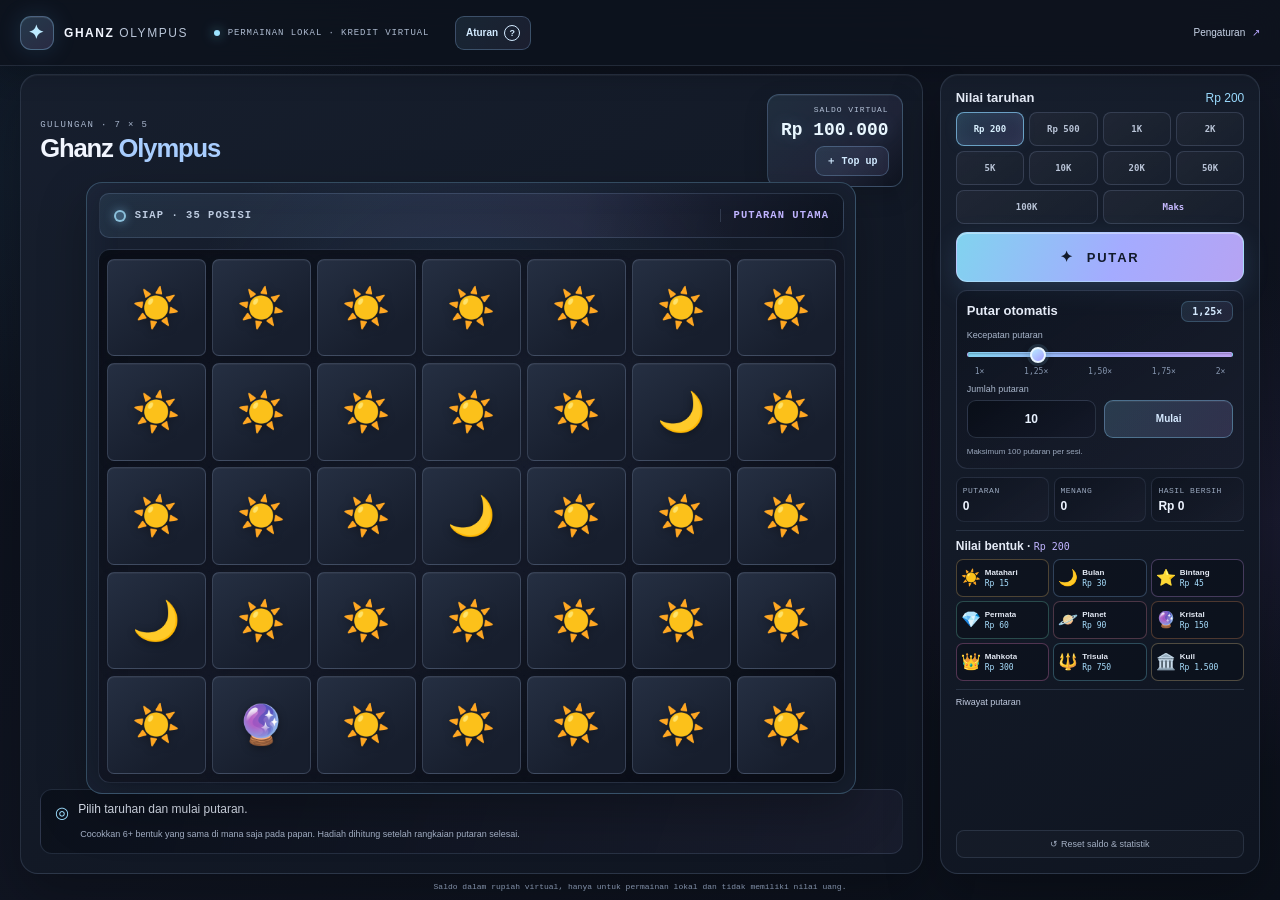
==== commit 08ea67bd: "Add files via upload" ====
--- a/index.html
+++ b/index.html
@@ -54,7 +54,12 @@
       <button class="spin-button" id="spin" type="button"><span aria-hidden="true">✦</span> PUTAR</button>
 
       <section class="auto-section" aria-label="Putar otomatis">
-        <div class="section-heading"><h2>Putar otomatis</h2><span class="speed-note">1,25× cepat</span></div>
+        <div class="section-heading"><h2>Putar otomatis</h2><output class="speed-note" id="auto-speed-value" for="auto-speed">1,25×</output></div>
+        <div class="auto-speed-control">
+          <label class="auto-speed-label" for="auto-speed">Kecepatan putaran</label>
+          <input id="auto-speed" class="auto-speed-slider" type="range" min="0" max="4" step="1" value="1" aria-valuetext="1,25 kali">
+          <div class="auto-speed-options" aria-hidden="true"><span>1×</span><span>1,25×</span><span>1,50×</span><span>1,75×</span><span>2×</span></div>
+        </div>
         <div class="auto-controls">
           <label class="auto-count" for="auto-count"><span id="auto-count-label">Jumlah putaran</span><input id="auto-count" type="number" min="1" max="100" step="1" value="10"></label>
           <button class="auto-button" id="auto-start" type="button">Mulai</button>
--- a/style.css
+++ b/style.css
@@ -1,73 +1,314 @@
 :root {
   color-scheme: dark;
-  --bg: #080d18;
-  --panel: #101827;
-  --panel-soft: #151f32;
-  --line: rgba(191, 207, 240, .12);
-  --muted: #929db3;
-  --text: #f2f5fc;
-  --gold: #edc57b;
-  --mint: #73dfb3;
+  --bg: #0b101a;
+  --panel: #151d2b;
+  --panel-raised: #1b2536;
+  --line: rgba(173, 197, 235, .16);
+  --muted: #9eacc2;
+  --text: #f2f6ff;
+  --blue: #9bdcff;
+  --purple: #b9a7ff;
+  --mint: #9ce3ff;
   font-family: "Segoe UI", Arial, sans-serif;
+  color: var(--text);
   background: var(--bg);
-  color: var(--text);
 }
 
 * { box-sizing: border-box; }
+html { min-width: 320px; min-height: 100%; scroll-behavior: smooth; }
 body {
+  display: flex;
+  min-width: 320px;
   min-height: 100vh;
+  min-height: 100dvh;
+  flex-direction: column;
   margin: 0;
   background:
-    radial-gradient(ellipse at 56% -14%, rgba(80, 105, 161, .19), transparent 40rem),
-    radial-gradient(ellipse at 100% 70%, rgba(114, 82, 134, .08), transparent 34rem),
-    var(--bg);
+    radial-gradient(ellipse at 4% 18%, rgba(72, 137, 192, .1), transparent 34rem),
+    radial-gradient(ellipse at 100% 58%, rgba(126, 91, 192, .1), transparent 38rem),
+    linear-gradient(145deg, #0b101a, #101522 52%, #0b101a);
 }
 button, input, textarea { font: inherit; }
 button { color: inherit; }
+button:focus-visible, a:focus-visible, summary:focus-visible {
+  outline: 2px solid var(--blue);
+  outline-offset: 3px;
+}
 
 .topbar {
-  height: 62px;
-  padding: 0 max(20px, calc((100vw - 1400px) / 2));
-  border-bottom: 1px solid var(--line);
+  position: relative;
+  z-index: 2;
+  display: flex;
+  min-height: 66px;
+  flex: 0 0 auto;
+  align-items: center;
+  gap: clamp(12px, 2vw, 28px);
+  padding: 10px max(20px, calc((100vw - 2200px) / 2));
+  border-bottom: 1px solid rgba(177, 202, 239, .13);
+  background: rgba(13, 19, 30, .86);
+  box-shadow: 0 8px 28px rgba(0, 0, 0, .2);
+  backdrop-filter: blur(18px);
+}
+.brand {
+  display: inline-flex;
+  min-width: 0;
+  align-items: center;
+  gap: 10px;
+  color: var(--text);
+  font-size: 12px;
+  font-weight: 800;
+  letter-spacing: .13em;
+  text-decoration: none;
+  white-space: nowrap;
+}
+.brand-mark {
+  display: grid;
+  width: 34px;
+  height: 34px;
+  flex: 0 0 auto;
+  place-items: center;
+  border: 1px solid rgba(151, 211, 255, .32);
+  border-radius: 11px;
+  background: linear-gradient(145deg, rgba(139, 213, 255, .2), rgba(185, 162, 255, .17));
+  color: #bdeaff;
+  font-size: 19px;
+  box-shadow: 0 0 24px rgba(120, 184, 255, .14), inset 0 1px 0 rgba(255, 255, 255, .08);
+}
+.brand-light { color: #b9c5d8; font-weight: 500; }
+.topbar-note, .eyebrow, .balance-label, .round-state, .board-meta, .stat span, footer {
+  font-family: Consolas, "Courier New", monospace;
+}
+.topbar-note {
   display: flex;
   align-items: center;
-  gap: 25px;
-  background: rgba(8, 13, 24, .8);
-}
-.brand { display: inline-flex; align-items: center; gap: 9px; text-decoration: none; color: var(--text); font-size: 12px; font-weight: 800; letter-spacing: .12em; white-space: nowrap; }
-.brand-mark { color: var(--gold); font-size: 23px; }
-.brand-light { color: #909cb2; font-weight: 500; }
-.topbar-note, .eyebrow, .balance-label, .round-state, .board-meta, .stat span, footer { font-family: Consolas, "Courier New", monospace; }
-.topbar-note { display: flex; align-items: center; gap: 8px; color: #a3aec3; font-size: 9px; letter-spacing: .08em; }
-.status-dot { width: 6px; height: 6px; background: var(--mint); border-radius: 50%; box-shadow: 0 0 10px rgba(115, 223, 179, .52); }
-.admin-link { margin-left: auto; color: #b5c0d4; text-decoration: none; font-size: 10px; }
-.admin-link:hover { color: var(--gold); }
-.admin-link span { margin-left: 4px; color: var(--gold); }
-.rules-open { display: inline-flex; align-items: center; gap: 5px; padding: 5px 8px; border: 1px solid rgba(237,197,123,.25); border-radius: 5px; background: rgba(237,197,123,.06); color: #d8c18e; font-size: 10px; cursor: pointer; }
-.rules-open:hover { border-color: rgba(237,197,123,.55); background: rgba(237,197,123,.12); color: #ffe4a2; }
-.rules-open span { display: grid; width: 14px; height: 14px; place-items: center; border: 1px solid currentColor; border-radius: 50%; font-size: 9px; font-weight: 700; }
-
-.game-shell { width: min(1440px, calc(100% - 36px)); height: calc(100dvh - 108px); min-height: 510px; margin: 16px auto 12px; display: grid; grid-template-columns: minmax(0, 1fr) 370px; gap: 14px; }
-.board-panel, .control-panel { min-width: 0; border: 1px solid rgba(178, 195, 233, .13); border-radius: 15px; background: linear-gradient(148deg, rgba(20, 30, 49, .98), rgba(13, 21, 36, .99)); box-shadow: 0 20px 60px rgba(0,0,0,.2); }
-.board-panel { display: flex; flex-direction: column; align-items: center; justify-content: center; padding: 6px 16px; overflow: hidden; }
-.game-heading { width: min(100%, 1060px); display: flex; align-items: center; justify-content: space-between; gap: 12px; }
-.eyebrow { margin: 0 0 3px; color: #8c9ab3; font-size: 8px; letter-spacing: .13em; }
-h1 { margin: 0; font-size: 19px; line-height: 1.1; letter-spacing: -.04em; }
-h1 span { color: var(--gold); }
-.round-state { display: flex; flex-direction: column; align-items: flex-end; gap: 3px; }
-.balance-label { color: #8492ab; font-size: 8px; letter-spacing: .1em; }
-.round-state strong { color: var(--gold); font-size: 15px; font-variant-numeric: tabular-nums; }
-.board-wrap { position: relative; width: min(100%, calc((100dvh - 260px) * 1.4)); margin: 6px auto; padding: 9px; border: 1px solid rgba(237,197,123,.3); border-radius: 12px; background: radial-gradient(ellipse at 50% 38%, #283650, #111a2c 78%); box-shadow: inset 0 0 30px rgba(237,197,123,.04), 0 14px 36px rgba(0,0,0,.2); }
-.board-meta { display: flex; justify-content: space-between; gap: 8px; margin: 0 1px 8px; color: #c0c9db; font-size: 10px; font-weight: 700; letter-spacing: .08em; }
-.board-meta span:last-child { color: var(--gold); text-align: right; }
-.slot-board { display: grid; grid-template-columns: minmax(0, 1fr); grid-template-rows: repeat(5, minmax(0, 1fr)); gap: 6px; width: 100%; aspect-ratio: 7 / 5; padding: 7px; border: 1px solid rgba(237,197,123,.16); border-radius: 10px; background: linear-gradient(135deg, rgba(7,12,24,.53), rgba(43,47,67,.25), rgba(7,12,24,.53)); }
-.slot-row { display: grid; grid-template-columns: repeat(7, minmax(0, 1fr)); gap: 6px; min-height: 0; border-radius: 7px; }
-.slot-cell { position: relative; display: grid; place-items: center; min-width: 0; min-height: 0; overflow: hidden; border: 1px solid rgba(199,211,243,.16); border-radius: 7px; outline: 2px solid transparent; outline-offset: -2px; background: linear-gradient(145deg, rgba(42,54,80,.96), rgba(17,25,44,.96)); transition: outline-color .45s ease, border-color .35s ease, background .35s ease, box-shadow .35s ease; }
-.cell-symbol { display: block; max-width: 100%; max-height: 100%; font-size: clamp(18px, 3.4vw, 42px); line-height: 1; filter: drop-shadow(0 2px 4px rgba(0,0,0,.38)); transition: transform .45s cubic-bezier(.2,.8,.2,1), filter .4s ease, opacity .3s ease; }
-.reel-strip { display: flex; flex-direction: column; width: 100%; backface-visibility: hidden; will-change: transform; }
-.reel-symbol { display: grid; flex: 0 0 var(--cell-height); place-items: center; width: 100%; height: var(--cell-height); }
-.cell-multiplier { position: absolute; inset: 0; z-index: 2; display: grid; place-items: center; color: #39280c; background: linear-gradient(145deg, #ffdf97, #dda943); font: 800 clamp(11px, 1.25vw, 17px) Consolas, monospace; text-shadow: 0 1px 0 rgba(255,255,255,.28); box-shadow: inset 0 0 14px rgba(255,255,255,.27), 0 0 15px rgba(237,197,123,.24); animation: multiplier-reveal .28s cubic-bezier(.2,.8,.2,1) both; }
-.cell-multiplier.multiplier-combined { z-index: 4; border: 1px solid rgba(255,245,211,.9); background: linear-gradient(145deg, #fff0bd, #efb83f 68%, #ffe39c); box-shadow: inset 0 0 18px rgba(255,255,255,.54), 0 0 23px rgba(255,213,111,.8); font-size: clamp(13px, 1.5vw, 20px); }
+  gap: 8px;
+  color: #aebbd0;
+  font-size: 9px;
+  letter-spacing: .1em;
+  white-space: nowrap;
+}
+.status-dot {
+  width: 6px;
+  height: 6px;
+  flex: 0 0 auto;
+  border-radius: 50%;
+  background: #9ce3ff;
+  box-shadow: 0 0 12px rgba(130, 213, 255, .68);
+}
+.rules-open, .topup-open {
+  display: inline-flex;
+  min-height: 34px;
+  align-items: center;
+  justify-content: center;
+  gap: 6px;
+  padding: 6px 10px;
+  border: 1px solid rgba(151, 202, 255, .27);
+  border-radius: 9px;
+  background: linear-gradient(125deg, rgba(139, 213, 255, .1), rgba(185, 162, 255, .09));
+  color: #d2eaff;
+  font-size: 10px;
+  font-weight: 650;
+  white-space: nowrap;
+  cursor: pointer;
+  transition: border-color .2s ease, background .2s ease, transform .2s ease;
+}
+.rules-open:hover, .topup-open:hover {
+  transform: translateY(-1px);
+  border-color: rgba(157, 214, 255, .64);
+  background: rgba(139, 213, 255, .15);
+  color: #fff;
+}
+.rules-open span {
+  display: grid;
+  width: 16px;
+  height: 16px;
+  place-items: center;
+  border: 1px solid currentColor;
+  border-radius: 50%;
+  font-size: 9px;
+  font-weight: 700;
+}
+.admin-link {
+  margin-left: auto;
+  color: #cad5e9;
+  font-size: 10px;
+  text-decoration: none;
+  white-space: nowrap;
+  transition: color .18s ease;
+}
+.admin-link:hover, .admin-link span { color: var(--purple); }
+.admin-link span { margin-left: 4px; }
+
+.game-shell {
+  display: grid;
+  width: min(1800px, calc(100% - 40px));
+  min-height: 0;
+  flex: 1 1 0;
+  grid-template-columns: minmax(0, 1fr) clamp(310px, 25vw, 370px);
+  grid-template-rows: minmax(0, 1fr);
+  align-items: stretch;
+  gap: clamp(12px, 1.35vw, 22px);
+  margin: 8px auto;
+}
+.board-panel, .control-panel {
+  min-width: 0;
+  border: 1px solid rgba(170, 194, 234, .15);
+  border-radius: 18px;
+  background: linear-gradient(148deg, rgba(23, 31, 46, .98), rgba(15, 21, 33, .99));
+  box-shadow: 0 20px 54px rgba(0, 0, 0, .27), inset 0 1px 0 rgba(255, 255, 255, .045);
+}
+.board-panel {
+  display: grid;
+  min-height: 600px;
+  grid-template-columns: minmax(0, 1fr);
+  grid-template-rows: auto minmax(0, 1fr) auto;
+  align-items: stretch;
+  gap: clamp(10px, 1.3vh, 18px);
+  padding: clamp(14px, 1.5vw, 26px);
+  overflow: hidden;
+}
+.game-heading {
+  display: flex;
+  min-width: 0;
+  align-items: center;
+  justify-content: space-between;
+  gap: 12px;
+}
+.eyebrow {
+  margin: 0 0 4px;
+  color: #a7b5cc;
+  font-size: 9px;
+  letter-spacing: .15em;
+}
+h1 {
+  margin: 0;
+  font-size: clamp(23px, 2vw, 34px);
+  line-height: 1.1;
+  letter-spacing: -.045em;
+}
+h1 span { color: #a9ceff; }
+.round-state {
+  display: flex;
+  min-width: 0;
+  flex: 0 0 auto;
+  flex-direction: column;
+  align-items: flex-end;
+  gap: 6px;
+  padding: 10px 13px;
+  border: 1px solid rgba(151, 205, 255, .25);
+  border-radius: 12px;
+  background: linear-gradient(135deg, rgba(139, 213, 255, .1), rgba(185, 162, 255, .08) 65%, rgba(13, 18, 29, .68));
+  box-shadow: inset 0 1px 0 rgba(255, 255, 255, .06), 0 8px 24px rgba(0, 0, 0, .16);
+}
+.balance-label { color: #b4c2d8; font-size: 8px; letter-spacing: .12em; }
+.round-state strong {
+  color: #e9f7ff;
+  font-size: clamp(16px, 1.4vw, 22px);
+  font-variant-numeric: tabular-nums;
+  text-shadow: 0 0 18px rgba(139, 213, 255, .2);
+  white-space: nowrap;
+}
+.round-state strong.balance-crediting {
+  color: #e8f6ff;
+  text-shadow: 0 0 12px rgba(139, 213, 255, .8), 0 0 26px rgba(166, 155, 255, .8);
+  animation: balance-credit-pulse .4s ease-in-out infinite alternate;
+}
+.topup-open { min-height: 30px; padding: 5px 10px; font-size: 10px; }
+.board-wrap {
+  position: relative;
+  width: min(100%, max(250px, calc((100dvh - 350px) * 1.4)));
+  align-self: center;
+  justify-self: center;
+  min-width: 0;
+  margin: 0 auto;
+  padding: clamp(7px, .8vw, 13px);
+  border: 1px solid rgba(139, 213, 255, .28);
+  border-radius: 16px;
+  background:
+    radial-gradient(ellipse at 50% 35%, rgba(106, 150, 213, .16), transparent 56%),
+    linear-gradient(145deg, #171f2f, #101622 74%);
+  box-shadow: inset 0 0 38px rgba(113, 155, 219, .08), 0 18px 48px rgba(0, 0, 0, .25);
+}
+.board-meta {
+  display: flex;
+  min-height: clamp(40px, 5vh, 48px);
+  align-items: center;
+  justify-content: space-between;
+  gap: 14px;
+  margin: 0 1px 11px;
+  padding: 0 clamp(12px, 1.1vw, 18px);
+  border: 1px solid rgba(151, 179, 224, .19);
+  border-radius: 10px;
+  background: linear-gradient(100deg, rgba(139, 213, 255, .09), rgba(185, 162, 255, .08) 65%, rgba(9, 14, 24, .48));
+  color: #bdcbe0;
+  font-size: clamp(10px, .82vw, 13px);
+  font-weight: 700;
+  letter-spacing: .1em;
+  line-height: 1.25;
+}
+.board-meta span:first-child { display: flex; min-width: 0; flex: 1 1 auto; align-items: center; gap: 9px; }
+.board-meta span:first-child::before { width: 8px; height: 8px; flex: 0 0 auto; border: 2px solid rgba(166, 227, 255, .75); border-radius: 50%; background: rgba(139, 213, 255, .28); box-shadow: 0 0 11px rgba(139, 213, 255, .48); content: ""; }
+.board-meta span:last-child { flex: 0 0 auto; padding-left: clamp(10px, 1vw, 16px); border-left: 1px solid rgba(173, 197, 235, .18); color: #c0b4ff; text-align: right; }
+.slot-board {
+  display: grid;
+  width: 100%;
+  grid-template-columns: minmax(0, 1fr);
+  grid-template-rows: repeat(5, minmax(0, 1fr));
+  gap: clamp(4px, .5vw, 8px);
+  aspect-ratio: 7 / 5;
+  padding: clamp(5px, .65vw, 10px);
+  border: 1px solid rgba(151, 179, 224, .16);
+  border-radius: 12px;
+  background: linear-gradient(145deg, rgba(9, 13, 22, .8), rgba(23, 27, 42, .72), rgba(9, 13, 22, .8));
+  box-shadow: inset 0 0 28px rgba(0, 0, 0, .26);
+}
+.slot-row { display: grid; min-height: 0; grid-template-columns: repeat(7, minmax(0, 1fr)); gap: clamp(4px, .5vw, 8px); border-radius: 7px; }
+.slot-cell {
+  position: relative;
+  display: grid;
+  min-width: 0;
+  min-height: 0;
+  place-items: center;
+  overflow: hidden;
+  border: 1px solid rgba(173, 195, 231, .2);
+  border-radius: clamp(6px, .55vw, 11px);
+  outline: 2px solid transparent;
+  outline-offset: -2px;
+  background: linear-gradient(145deg, #252f42, #171e2d 76%);
+  box-shadow: inset 0 1px 0 rgba(255, 255, 255, .04), 0 3px 10px rgba(0, 0, 0, .14);
+  transition: outline-color .45s ease, border-color .35s ease, background .35s ease, box-shadow .35s ease;
+}
+.cell-symbol {
+  display: block;
+  max-width: calc(100% - 4px);
+  max-height: 100%;
+  font-size: clamp(16px, min(3.8vw, 4.3dvh), 64px);
+  line-height: 1.12;
+  filter: drop-shadow(0 2px 4px rgba(0, 0, 0, .38));
+  transition: transform .45s cubic-bezier(.2, .8, .2, 1), filter .4s ease, opacity .3s ease;
+}
+.reel-strip { display: flex; width: 100%; flex-direction: column; backface-visibility: hidden; will-change: transform; }
+.reel-symbol { display: grid; width: 100%; height: var(--cell-height); flex: 0 0 var(--cell-height); place-items: center; }
+.cell-multiplier {
+  position: absolute;
+  z-index: 2;
+  display: grid;
+  inset: 0;
+  place-items: center;
+  background: linear-gradient(145deg, #b9ebff, #8da6ff);
+  color: #141c2c;
+  font: 800 clamp(11px, 1.25vw, 17px) Consolas, monospace;
+  text-shadow: 0 1px 0 rgba(255, 255, 255, .28);
+  box-shadow: inset 0 0 14px rgba(255, 255, 255, .32), 0 0 15px rgba(139, 213, 255, .28);
+  animation: multiplier-reveal .28s cubic-bezier(.2, .8, .2, 1) both;
+}
+.cell-multiplier.multiplier-combined {
+  z-index: 4;
+  border: 1px solid rgba(226, 229, 255, .94);
+  background: linear-gradient(145deg, #e2e1ff, #9eaaff 68%, #afe8ff);
+  font-size: clamp(13px, 1.5vw, 20px);
+  box-shadow: inset 0 0 18px rgba(255, 255, 255, .54), 0 0 23px rgba(168, 169, 255, .7);
+}
 .has-multiplier .cell-symbol { opacity: .16; }
 .tier-1 { --tier-color: #f2c66e; }
 .tier-2 { --tier-color: #8bbdf4; }
@@ -78,256 +319,450 @@
 .tier-7 { --tier-color: #ff8bd5; }
 .tier-8 { --tier-color: #83e6fc; }
 .tier-9 { --tier-color: #ffe39a; }
-.slot-cell.is-match { z-index: 1; outline-color: #ffe39a; border-color: #ffe39a; background: linear-gradient(145deg, rgba(156,117,43,.72), rgba(79,57,23,.8)); animation: match-aura 1.3s ease-in-out infinite alternate; }
-.slot-cell.is-match::before { position: absolute; z-index: 2; inset: 0; border-radius: inherit; background: linear-gradient(112deg, transparent 22%, rgba(255,244,204,.06) 38%, rgba(255,248,219,.75) 50%, rgba(255,244,204,.06) 62%, transparent 78%); content: ""; opacity: 0; pointer-events: none; transform: translateX(-120%); animation: match-shine 1.8s ease-in-out infinite; }
-.slot-cell.is-match::after { position: absolute; z-index: 3; inset: 2px; border: 2px solid rgba(255,227,154,.95); border-radius: inherit; box-shadow: 0 0 13px rgba(255,219,125,.5); content: ""; opacity: .45; pointer-events: none; animation: match-glow 1.1s ease-in-out infinite alternate; }
-.slot-cell.is-match .cell-symbol { position: relative; z-index: 1; transform: scale(1.08); filter: drop-shadow(0 0 9px rgba(255,232,174,.95)); }
+.slot-cell.is-match {
+  z-index: 1;
+  outline-color: #a8e6ff;
+  border-color: #a8e6ff;
+  background: linear-gradient(145deg, rgba(73, 135, 172, .63), rgba(57, 64, 115, .76));
+  animation: match-aura-blue 1.3s ease-in-out infinite alternate;
+}
+.slot-cell.is-match::before {
+  position: absolute;
+  z-index: 2;
+  inset: 0;
+  border-radius: inherit;
+  background: linear-gradient(112deg, transparent 22%, rgba(255, 255, 255, .06) 38%, rgba(255, 255, 255, .75) 50%, rgba(255, 255, 255, .06) 62%, transparent 78%);
+  content: "";
+  opacity: 0;
+  pointer-events: none;
+  transform: translateX(-120%);
+  animation: match-shine 1.8s ease-in-out infinite;
+}
+.slot-cell.is-match::after { position: absolute; z-index: 3; inset: 2px; border: 2px solid rgba(178, 233, 255, .95); border-radius: inherit; box-shadow: 0 0 14px rgba(128, 207, 255, .52); content: ""; opacity: .45; pointer-events: none; animation: match-glow 1.1s ease-in-out infinite alternate; }
+.slot-cell.is-match .cell-symbol { position: relative; z-index: 1; transform: scale(1.04); filter: drop-shadow(0 0 8px rgba(173, 229, 255, .95)); }
 .board-spinning .slot-cell { overflow: clip; isolation: isolate; }
-.multiplier-drop { position: fixed; z-index: 50; display: grid; place-items: center; aspect-ratio: 1; border: 2px solid #fff0c8; border-radius: 12px; background: linear-gradient(145deg, #ffe7a4, #d29a32); color: #30220a; box-shadow: 0 0 24px rgba(255,206,100,.68), inset 0 0 12px rgba(255,255,255,.36); font: 900 clamp(14px, 2vw, 24px) Consolas, monospace; pointer-events: none; }
-.multiplier-combo { position: fixed; z-index: 80; display: flex; min-width: 180px; flex-direction: column; align-items: center; gap: 6px; padding: 10px 15px; border: 1px solid rgba(255,235,180,.76); border-radius: 10px; background: linear-gradient(145deg, rgba(37,48,67,.97), rgba(15,22,36,.97)); color: #fff0c2; box-shadow: 0 0 32px rgba(255,206,100,.36), inset 0 0 15px rgba(237,197,123,.11); opacity: 0; pointer-events: none; transform: translate(-50%, -50%) scale(.82); backdrop-filter: blur(8px); }
-.multiplier-combo.is-visible { animation: multiplier-combo-pop .34s cubic-bezier(.2,.8,.2,1) both; }
-.multiplier-combo-label { color: #d5c08e; font: 700 8px Consolas, monospace; letter-spacing: .12em; }
-.multiplier-combo-equation { color: #fff0c2; font: 850 clamp(15px, 2.4vw, 22px) Consolas, monospace; font-variant-numeric: tabular-nums; text-shadow: 0 0 15px rgba(255,210,113,.42); white-space: nowrap; }
-.result-panel { width: min(100%, 1060px); min-height: 56px; padding: 8px 11px; border: 1px solid rgba(164,181,226,.1); border-radius: 8px; background: rgba(7,12,25,.32); }
-.result-topline { display: flex; align-items: center; gap: 8px; color: #d8deeb; font-size: 11px; font-weight: 700; }
-.result-topline > span:first-child { color: var(--gold); font-size: 14px; }
-.result-topline .result-win { color: var(--mint) !important; }
-.result-topline .result-loss { color: #a5b0c5 !important; }
-.result-detail { margin: 4px 0 0 22px; color: #929eb5; font-size: 9px; line-height: 1.5; }
-.credit-overlay { position: fixed; z-index: 1000; inset: 0; display: grid; place-items: center; padding: 18px; background: rgba(3,7,14,.72); backdrop-filter: blur(5px); }
+.multiplier-drop { position: fixed; z-index: 50; display: grid; aspect-ratio: 1; place-items: center; border: 2px solid #e0f4ff; border-radius: 12px; background: linear-gradient(145deg, #b9ebff, #8da6ff); color: #131b2c; box-shadow: 0 0 24px rgba(139, 213, 255, .58), inset 0 0 12px rgba(255, 255, 255, .4); font: 900 clamp(14px, 2vw, 24px) Consolas, monospace; pointer-events: none; }
+.multiplier-combo { position: fixed; z-index: 80; display: flex; min-width: min(180px, calc(100vw - 24px)); flex-direction: column; align-items: center; gap: 6px; padding: 10px 15px; border: 1px solid rgba(183, 221, 255, .72); border-radius: 10px; background: linear-gradient(145deg, rgba(35, 47, 69, .97), rgba(21, 25, 43, .97)); color: #e0f4ff; box-shadow: 0 0 32px rgba(139, 213, 255, .28), inset 0 0 15px rgba(185, 162, 255, .12); opacity: 0; pointer-events: none; transform: translate(-50%, -50%) scale(.82); backdrop-filter: blur(8px); }
+.multiplier-combo.is-visible { animation: multiplier-combo-pop .34s cubic-bezier(.2, .8, .2, 1) both; }
+.multiplier-combo-label { color: #b8c7ff; font: 700 8px Consolas, monospace; letter-spacing: .12em; }
+.multiplier-combo-equation { color: #e0f4ff; font: 850 clamp(15px, 2.4vw, 22px) Consolas, monospace; font-variant-numeric: tabular-nums; text-shadow: 0 0 15px rgba(139, 213, 255, .35); white-space: nowrap; }
+.result-panel {
+  width: 100%;
+  min-width: 0;
+  min-height: 58px;
+  padding: 11px 14px;
+  border: 1px solid rgba(151, 179, 224, .16);
+  border-radius: 12px;
+  background: linear-gradient(110deg, rgba(9, 14, 24, .72), rgba(38, 39, 61, .42));
+}
+.result-topline { display: flex; align-items: flex-start; gap: 9px; color: #e1e8f5; font-size: 12px; line-height: 1.45; }
+.result-topline > span:first-child { flex: 0 0 auto; color: #9edfff; font-size: 16px; }
+.result-topline .result-win { color: #a8f0d9 !important; }
+.result-topline .result-loss { color: #abb7cc !important; }
+.result-detail { margin: 4px 0 0 25px; color: #a8b4ca; font-size: 9px; line-height: 1.5; }
+
+.control-panel {
+  display: flex;
+  min-width: 0;
+  flex-direction: column;
+  gap: clamp(7px, .9vh, 12px);
+  padding: clamp(12px, 1.15vw, 18px);
+  overflow: visible;
+  scrollbar-color: #48546d transparent;
+  scrollbar-width: thin;
+}
+.section-heading { display: flex; min-width: 0; align-items: baseline; justify-content: space-between; gap: 8px; margin-bottom: 7px; }
+.section-heading h2 { min-width: 0; margin: 0; color: #e5ebf7; font-size: 13px; font-weight: 650; }
+.section-heading > span { color: var(--blue); font-size: 12px; }
+.bet-options { display: grid; grid-template-columns: repeat(4, minmax(0, 1fr)); gap: 5px; }
+.bet-options > .bet-option:nth-last-child(-n + 2) { grid-column: span 2; }
+.bet-option {
+  min-width: 0;
+  min-height: 34px;
+  padding: 4px 2px;
+  border: 1px solid rgba(165, 185, 226, .18);
+  border-radius: 8px;
+  background: linear-gradient(145deg, rgba(255, 255, 255, .045), rgba(255, 255, 255, .015));
+  color: #bac5d8;
+  font: 600 9px Consolas, monospace;
+  cursor: pointer;
+  transition: transform .18s ease, border-color .18s ease, background .18s ease, color .18s ease;
+}
+.bet-option:hover:not(:disabled) { transform: translateY(-1px); border-color: rgba(139, 213, 255, .42); color: #f2f7ff; }
+.bet-option.selected { border-color: rgba(139, 213, 255, .67); background: linear-gradient(135deg, rgba(97, 180, 224, .2), rgba(151, 126, 223, .17)); color: #d9f1ff; box-shadow: inset 0 0 16px rgba(139, 213, 255, .07), 0 0 14px rgba(106, 169, 218, .08); }
+.bet-option.bet-max { color: #c7baff; }
+.spin-button {
+  width: 100%;
+  min-height: 50px;
+  border: 1px solid rgba(191, 226, 255, .56);
+  border-radius: 11px;
+  background: linear-gradient(112deg, #81d3ef, #a4abff 56%, #b6a3f3);
+  color: #121a2b;
+  font-size: 13px;
+  font-weight: 850;
+  letter-spacing: .14em;
+  cursor: pointer;
+  box-shadow: 0 8px 26px rgba(101, 162, 222, .2), inset 0 1px 0 rgba(255, 255, 255, .38);
+  transition: transform .15s ease, filter .15s ease, box-shadow .15s ease;
+}
+.spin-button span { margin-right: 6px; font-size: 15px; }
+.spin-button:hover:not(:disabled) { transform: translateY(-1px); filter: brightness(1.08); box-shadow: 0 11px 28px rgba(113, 169, 235, .28); }
+.spin-button:disabled, button:disabled { cursor: not-allowed; opacity: .52; }
+
+.auto-section {
+  display: grid;
+  min-width: 0;
+  gap: 8px;
+  padding: 10px;
+  border: 1px solid rgba(153, 177, 221, .16);
+  border-radius: 11px;
+  background: linear-gradient(145deg, rgba(9, 14, 24, .55), rgba(34, 37, 56, .4));
+}
+.auto-section .section-heading { margin: 0; }
+.auto-section .section-heading h2 { font-size: 13px; }
+.auto-section .speed-note {
+  min-width: 52px;
+  padding: 4px 7px;
+  border: 1px solid rgba(139, 213, 255, .22);
+  border-radius: 7px;
+  background: linear-gradient(120deg, rgba(139, 213, 255, .1), rgba(185, 162, 255, .09));
+  color: #d5eaff;
+  font: 700 10px Consolas, monospace;
+  text-align: center;
+}
+.auto-speed-control { display: grid; min-width: 0; gap: 4px; }
+.auto-speed-label { color: #aab7cc; font-size: 9px; line-height: 1.3; }
+.auto-speed-slider { display: block; width: 100%; height: 17px; margin: 0; appearance: none; background: transparent; cursor: pointer; touch-action: pan-y; }
+.auto-speed-slider:disabled { cursor: not-allowed; opacity: .65; }
+.auto-speed-slider:focus-visible { border-radius: 8px; outline: 2px solid var(--blue); outline-offset: 3px; }
+.auto-speed-slider::-webkit-slider-runnable-track { height: 5px; border: 1px solid rgba(151, 179, 224, .18); border-radius: 999px; background: linear-gradient(90deg, #83d7f4, #a9a5ff 55%, #c0a5f6); box-shadow: inset 0 1px 2px rgba(0, 0, 0, .25); }
+.auto-speed-slider::-moz-range-track { height: 5px; border: 1px solid rgba(151, 179, 224, .18); border-radius: 999px; background: linear-gradient(90deg, #83d7f4, #a9a5ff 55%, #c0a5f6); box-shadow: inset 0 1px 2px rgba(0, 0, 0, .25); }
+.auto-speed-slider::-webkit-slider-thumb { width: 16px; height: 16px; margin-top: -6px; appearance: none; border: 2px solid #e8f5ff; border-radius: 50%; background: linear-gradient(145deg, #b9ebff, #a59bff); box-shadow: 0 0 0 3px rgba(139, 213, 255, .13), 0 2px 8px rgba(0, 0, 0, .32); }
+.auto-speed-slider::-moz-range-thumb { width: 12px; height: 12px; border: 2px solid #e8f5ff; border-radius: 50%; background: linear-gradient(145deg, #b9ebff, #a59bff); box-shadow: 0 0 0 3px rgba(139, 213, 255, .13), 0 2px 8px rgba(0, 0, 0, .32); }
+.auto-speed-options { display: flex; justify-content: space-between; gap: 3px; padding-inline: 8px; color: #8797b0; font: 8px/1.2 Consolas, monospace; font-variant-numeric: tabular-nums; }
+.auto-speed-options span { white-space: nowrap; }
+.auto-controls { display: grid; min-width: 0; grid-template-columns: repeat(2, minmax(0, 1fr)); gap: 8px; align-items: end; }
+.auto-count { display: flex; min-width: 0; flex-direction: column; gap: 5px; color: #aab7cc; font-size: 9px; line-height: 1.2; }
+.auto-count input {
+  display: block;
+  width: 100%;
+  min-width: 0;
+  height: 38px;
+  margin: 0;
+  padding: 0;
+  border: 1px solid rgba(161, 184, 226, .2);
+  border-radius: 9px;
+  background: linear-gradient(145deg, rgba(8, 13, 22, .86), rgba(20, 25, 41, .78));
+  color: #e9f2ff;
+  font-size: 12px;
+  font-weight: 650;
+  font-variant-numeric: tabular-nums;
+  text-align: center;
+  text-indent: 0;
+  appearance: textfield;
+  -moz-appearance: textfield;
+  line-height: normal;
+}
+.auto-count input::-webkit-inner-spin-button,
+.auto-count input::-webkit-outer-spin-button { margin: 0; appearance: none; }
+.auto-count input:focus-visible { border-color: rgba(139, 213, 255, .62); outline: none; box-shadow: 0 0 0 3px rgba(139, 213, 255, .1); }
+.auto-count input:disabled { border-color: rgba(139, 213, 255, .32); background: linear-gradient(100deg, rgba(139, 213, 255, .1), rgba(185, 162, 255, .08)); color: #e0f3ff; opacity: 1; }
+.auto-button {
+  display: inline-flex;
+  width: 100%;
+  min-width: 0;
+  height: 38px;
+  align-items: center;
+  justify-content: center;
+  padding: 0 8px;
+  border: 1px solid rgba(139, 213, 255, .36);
+  border-radius: 9px;
+  background: linear-gradient(120deg, rgba(139, 213, 255, .18), rgba(185, 162, 255, .16));
+  color: #d6eaff;
+  font-size: 10px;
+  font-weight: 700;
+  white-space: nowrap;
+  box-shadow: inset 0 1px 0 rgba(255, 255, 255, .06);
+  cursor: pointer;
+  transition: border-color .2s ease, background .2s ease, box-shadow .2s ease, transform .2s ease;
+}
+.auto-button[hidden] { display: none; }
+.auto-button:hover:not(:disabled) { transform: translateY(-1px); border-color: rgba(139, 213, 255, .58); background: linear-gradient(120deg, rgba(139, 213, 255, .25), rgba(185, 162, 255, .22)); box-shadow: 0 5px 16px rgba(101, 162, 222, .12); }
+.auto-button:active:not(:disabled) { transform: translateY(0); }
+.auto-button:focus-visible { outline: 2px solid #a8dfff; outline-offset: 2px; }
+.auto-button.stop-button { border-color: rgba(249, 143, 169, .38); background: linear-gradient(120deg, rgba(249, 143, 169, .17), rgba(185, 162, 255, .1)); color: #ffc4d1; }
+.auto-button.stop-button:hover:not(:disabled) { border-color: rgba(249, 143, 169, .62); background: linear-gradient(120deg, rgba(249, 143, 169, .25), rgba(185, 162, 255, .14)); box-shadow: 0 5px 16px rgba(249, 143, 169, .1); }
+.auto-status { min-height: 12px; margin: 0; color: #9ba8bd; font-size: 8px; line-height: 1.4; }
+
+.stats-grid { display: grid; grid-template-columns: repeat(3, minmax(0, 1fr)); gap: 5px; }
+.stat { min-width: 0; padding: 8px 6px; border: 1px solid rgba(153, 177, 221, .13); border-radius: 8px; background: linear-gradient(145deg, rgba(9, 14, 24, .52), rgba(37, 39, 57, .34)); }
+.stat span { display: block; overflow: hidden; color: #9ba9bf; font-size: 8px; letter-spacing: .06em; text-overflow: ellipsis; white-space: nowrap; }
+.stat strong { display: block; overflow: hidden; margin-top: 4px; color: #eef4ff; font-size: 12px; font-weight: 650; font-variant-numeric: tabular-nums; text-overflow: ellipsis; white-space: nowrap; }
+.symbol-guide { min-width: 0; padding-top: 8px; border-top: 1px solid rgba(164, 185, 225, .15); }
+.symbol-guide .section-heading { margin-bottom: 6px; }
+.symbol-guide .section-heading h2 { font-size: 12px; }
+.symbol-guide .section-heading h2 span { color: #c0b4ff; font: 10px Consolas, monospace; white-space: nowrap; }
+.legend { display: grid; grid-template-columns: repeat(3, minmax(0, 1fr)); gap: 4px; }
+.legend-item { display: flex; min-width: 0; min-height: 38px; align-items: center; gap: 4px; padding: 4px; border: 1px solid color-mix(in srgb, var(--tier-color) 28%, transparent); border-radius: 7px; background: rgba(9, 14, 24, .48); }
+.legend-symbol { flex: 0 0 auto; font-size: 16px; line-height: 1; }
+.legend-description { display: flex; min-width: 0; flex-direction: column; gap: 2px; }
+.legend-description strong, .legend-description small { overflow: hidden; text-overflow: ellipsis; white-space: nowrap; }
+.legend-description strong { color: #e4eaf5; font-size: 8px; font-weight: 600; }
+.legend-description small { color: #a8dfff; font: 8px Consolas, monospace; }
+.history { position: relative; min-width: 0; padding-top: 7px; border-top: 1px solid rgba(164, 185, 225, .15); }
+.history summary { display: flex; align-items: center; justify-content: space-between; color: #c1cbe0; font-size: 9px; cursor: pointer; list-style: none; }
+.history summary::-webkit-details-marker { display: none; }
+.history > .text-button { position: absolute; top: 5px; right: 0; }
+.text-button { padding: 2px; border: 0; background: none; color: #9daec8; font-size: 8px; cursor: pointer; }
+.text-button:hover { color: var(--text); }
+#history-list { max-height: 112px; overflow: auto; margin: 6px 0 0; padding: 0; list-style: none; }
+#history-list li { padding: 5px 0; border-top: 1px solid rgba(197, 210, 255, .09); color: #bec9dc; font-size: 8px; line-height: 1.45; }
+#history-list .empty-history { color: #8d9bb2; }
+.reset-button { margin-top: auto; padding: 8px 10px; border: 1px solid rgba(161, 184, 226, .15); border-radius: 8px; background: rgba(255, 255, 255, .02); color: #a3afc3; font-size: 9px; cursor: pointer; }
+.reset-button:hover { border-color: rgba(139, 213, 255, .3); color: #e6f1ff; }
+
+.credit-overlay { position: fixed; z-index: 1000; display: grid; inset: 0; place-items: center; padding: 18px; background: rgba(3, 7, 14, .72); backdrop-filter: blur(5px); }
 .credit-overlay[hidden] { display: none; }
-.credit-popup { position: relative; display: flex; width: min(440px, 100%); min-height: 220px; flex-direction: column; align-items: center; justify-content: center; padding: 30px 24px 24px; overflow: hidden; border: 1px solid rgba(255,224,155,.62); border-radius: 16px; background: radial-gradient(ellipse at 50% 0, rgba(237,197,123,.2), transparent 65%), linear-gradient(148deg, #1b2940, #0c1423); box-shadow: 0 24px 90px rgba(0,0,0,.55), 0 0 40px rgba(237,197,123,.14), inset 0 0 24px rgba(237,197,123,.05); text-align: center; animation: credit-popup-enter .32s cubic-bezier(.2,.8,.2,1) both; }
-.credit-sparkle { color: var(--gold); font-size: 25px; text-shadow: 0 0 18px rgba(255,218,135,.9); }
+.credit-popup { position: relative; display: flex; width: min(440px, 100%); min-height: 220px; flex-direction: column; align-items: center; justify-content: center; padding: 30px 24px 24px; overflow: hidden; border: 1px solid rgba(139, 213, 255, .54); border-radius: 16px; background: radial-gradient(ellipse at 50% 0, rgba(139, 213, 255, .17), transparent 65%), radial-gradient(ellipse at 100% 100%, rgba(185, 162, 255, .1), transparent 55%), linear-gradient(148deg, #202a3e, #0e1422); box-shadow: 0 24px 90px rgba(0, 0, 0, .62), 0 0 42px rgba(139, 213, 255, .14), inset 0 0 24px rgba(139, 213, 255, .05); text-align: center; animation: credit-popup-enter .32s cubic-bezier(.2, .8, .2, 1) both; }
+.credit-sparkle { color: #bceaff; font-size: 25px; text-shadow: 0 0 18px rgba(139, 213, 255, .9); }
 .credit-kicker { margin: 8px 0 3px; color: #c2cde0; font: 700 10px Consolas, monospace; letter-spacing: .14em; }
-.credit-amount { color: #ffe3a0; font: 850 clamp(30px, 7vw, 48px) Consolas, monospace; font-variant-numeric: tabular-nums; text-shadow: 0 0 24px rgba(255,204,104,.36); }
-.credit-amount.credit-amount-final { color: #fff3c8; text-shadow: 0 0 12px rgba(255,226,151,.9), 0 0 32px rgba(255,190,66,.85); animation: credit-result-highlight .72s ease-in-out infinite alternate; }
+.credit-amount { color: #bceaff; font: 850 clamp(30px, 7vw, 48px) Consolas, monospace; font-variant-numeric: tabular-nums; text-shadow: 0 0 24px rgba(139, 213, 255, .36); }
+.credit-amount.credit-amount-final { color: #fff3c8; text-shadow: 0 0 12px rgba(255, 226, 151, .9), 0 0 32px rgba(255, 190, 66, .85); animation: credit-result-highlight .72s ease-in-out infinite alternate; }
 .credit-caption { margin: 7px 0 0; color: #aebad0; font-size: 12px; }
-.credit-calculation { margin: 10px 0 0; color: #f4d894; font: 600 13px Consolas, monospace; font-variant-numeric: tabular-nums; }
-.credit-calculation[hidden] { display: none; }
-.credit-total { margin: 12px 0 0; padding: 7px 11px; border: 1px solid rgba(237,197,123,.18); border-radius: 6px; background: rgba(7,12,25,.34); color: #eed9a8; font: 10px Consolas, monospace; }
-.credit-total[hidden] { display: none; }
-.credit-fly { position: fixed; z-index: 1100; padding: 10px 15px; border: 1px solid rgba(255,235,180,.9); border-radius: 9px; background: linear-gradient(135deg, #ffe7a4, #d29a32); color: #30220a; font: 850 clamp(22px, 5vw, 38px) Consolas, monospace; font-variant-numeric: tabular-nums; text-shadow: 0 1px 0 rgba(255,255,255,.38); box-shadow: 0 0 30px rgba(255,206,100,.8), inset 0 0 14px rgba(255,255,255,.38); pointer-events: none; white-space: nowrap; }
-.round-state strong.balance-crediting { color: #fff0c2; text-shadow: 0 0 10px rgba(255,210,113,.75), 0 0 24px rgba(255,190,66,.95); animation: balance-credit-pulse .4s ease-in-out infinite alternate; }
-.credit-announcement { position: absolute; width: 1px; height: 1px; padding: 0; margin: -1px; overflow: hidden; clip: rect(0,0,0,0); white-space: nowrap; border: 0; }
-
-.control-panel { display: flex; flex-direction: column; gap: 14px; padding: 17px; overflow: auto; scrollbar-color: #34415b transparent; scrollbar-width: thin; }
-.section-heading { display: flex; justify-content: space-between; align-items: baseline; gap: 8px; margin-bottom: 7px; }
-.section-heading h2 { margin: 0; color: #dfe5f1; font-size: 12px; font-weight: 650; }
-.section-heading > span { color: var(--gold); font: 600 12px Consolas, monospace; }
-.bet-options { display: grid; grid-template-columns: repeat(3, minmax(0, 1fr)); gap: 6px; }
-.bet-option { min-height: 36px; padding: 6px 4px; border: 1px solid rgba(163,179,224,.15); border-radius: 6px; background: rgba(255,255,255,.025); color: #aeb9ce; font: 600 10px Consolas, monospace; cursor: pointer; }
-.bet-option:hover { border-color: rgba(237,197,123,.52); color: var(--text); }
-.bet-option.selected { border-color: rgba(237,197,123,.75); background: rgba(237,197,123,.13); color: #ffe1a3; box-shadow: inset 0 0 12px rgba(237,197,123,.08); }
-.bet-option.bet-max { color: var(--gold); }
-.spin-button { width: 100%; min-height: 52px; border: 0; border-radius: 8px; background: linear-gradient(120deg, #f3d58e, #dda94c); color: #292012; font-size: 13px; font-weight: 850; letter-spacing: .1em; cursor: pointer; box-shadow: 0 6px 20px rgba(231,169,76,.16); transition: transform .15s, filter .15s; }
-.spin-button span { margin-right: 6px; font-size: 15px; }
-.spin-button:hover:not(:disabled) { filter: brightness(1.08); transform: translateY(-1px); }
-.spin-button:disabled, button:disabled { cursor: not-allowed; opacity: .48; }
-.auto-section { padding: 12px; border: 1px solid rgba(163,179,224,.1); border-radius: 8px; background: rgba(7,12,25,.23); }
-.auto-section .section-heading { margin-bottom: 8px; }
-.section-heading .speed-note { color: #8a97af; font: 8px Consolas, monospace; }
-.auto-controls { display: grid; grid-template-columns: minmax(0, 1fr) auto; gap: 6px; align-items: end; }
-.auto-count { display: flex; flex-direction: column; gap: 4px; color: #8996ad; font-size: 8px; }
-.auto-count input { width: 100%; min-width: 0; height: 31px; padding: 4px 7px; border: 1px solid rgba(163,179,224,.15); border-radius: 5px; background: #0d1525; color: var(--text); font-size: 10px; font-variant-numeric: tabular-nums; }
-.auto-count input:disabled { border-color: rgba(237,197,123,.28); background: linear-gradient(100deg, rgba(237,197,123,.1), rgba(13,21,37,.9)); color: #ffe1a3; opacity: 1; text-align: center; }
-.auto-button { min-width: 65px; height: 31px; padding: 0 9px; border: 1px solid rgba(237,197,123,.35); border-radius: 5px; background: rgba(237,197,123,.1); color: #f7d894; font-size: 9px; font-weight: 700; cursor: pointer; }
-.auto-button:hover:not(:disabled) { background: rgba(237,197,123,.18); }
-.auto-button.stop-button { border-color: rgba(244,128,128,.35); background: rgba(244,128,128,.1); color: #ffaaaa; }
-.auto-status { min-height: 12px; margin: 6px 0 0; color: #78869f; font-size: 8px; line-height: 1.4; }
-.stats-grid { display: grid; grid-template-columns: repeat(3, minmax(0, 1fr)); gap: 5px; }
-.stat { min-width: 0; padding: 9px 7px; border-radius: 6px; background: rgba(7,12,25,.33); }
-.stat span { display: block; color: #8290a8; font-size: 8px; letter-spacing: .07em; white-space: nowrap; }
-.stat strong { display: block; overflow: hidden; margin-top: 4px; font-size: 12px; font-weight: 650; font-variant-numeric: tabular-nums; text-overflow: ellipsis; white-space: nowrap; }
-.symbol-guide { padding-top: 9px; border-top: 1px solid var(--line); }
-.symbol-guide .section-heading { margin-bottom: 6px; }
-.symbol-guide .section-heading h2 span { color: var(--gold); font: 10px Consolas, monospace; }
-.legend { display: grid; grid-template-columns: repeat(3, minmax(0, 1fr)); gap: 4px; }
-.legend-item { display: flex; min-width: 0; align-items: center; gap: 4px; padding: 4px; border: 1px solid color-mix(in srgb, var(--tier-color) 23%, transparent); border-radius: 5px; background: rgba(8,13,25,.28); }
-.legend-symbol { flex: 0 0 auto; font-size: 15px; }
-.legend-description { display: flex; min-width: 0; flex-direction: column; gap: 2px; }
-.legend-description strong, .legend-description small { overflow: hidden; white-space: nowrap; text-overflow: ellipsis; }
-.legend-description strong { color: #e4e9f4; font-size: 8px; font-weight: 600; }
-.legend-description small { color: var(--gold); font: 8px Consolas, monospace; }
-.rules-dialog { width: min(680px, calc(100% - 28px)); max-width: 680px; max-height: min(82dvh, 780px); padding: 0; overflow: hidden; border: 1px solid rgba(237,197,123,.28); border-radius: 14px; background: #101827; color: var(--text); box-shadow: 0 28px 90px rgba(0,0,0,.6); }
-.rules-dialog::backdrop { background: rgba(3,7,14,.78); backdrop-filter: blur(5px); }
-.topup-open { padding: 4px 9px; border: 1px solid rgba(237,197,123,.38); border-radius: 6px; background: linear-gradient(120deg, rgba(237,197,123,.16), rgba(115,223,179,.08)); color: #ffe1a3; font-size: 9px; font-weight: 750; cursor: pointer; transition: border-color .2s ease, background .2s ease, transform .2s ease; }
-.topup-open:hover { transform: translateY(-1px); border-color: rgba(237,197,123,.8); background: rgba(237,197,123,.2); }
-.topup-dialog { width: min(520px, calc(100% - 28px)); max-width: 520px; max-height: min(90dvh, 760px); padding: 0; overflow: auto; border: 1px solid rgba(237,197,123,.34); border-radius: 16px; background: #101827; color: var(--text); box-shadow: 0 28px 100px rgba(0,0,0,.68), 0 0 50px rgba(237,197,123,.09); scrollbar-color: #34415b transparent; scrollbar-width: thin; }
-.topup-dialog[open] { animation: topup-dialog-enter .38s cubic-bezier(.16,1,.3,1) both; }
-.topup-dialog::backdrop { background: rgba(3,7,14,.8); backdrop-filter: blur(7px); animation: topup-backdrop-enter .3s ease both; }
-.topup-card { position: relative; overflow: hidden; background: radial-gradient(ellipse at 50% -14%, rgba(237,197,123,.17), transparent 22rem), radial-gradient(ellipse at 100% 75%, rgba(115,223,179,.07), transparent 18rem), linear-gradient(148deg, #141e31, #0d1524); }
-.topup-card::before { position: absolute; inset: -40% -60%; background: linear-gradient(105deg, transparent 43%, rgba(255,255,255,.035) 50%, transparent 57%); content: ""; pointer-events: none; animation: topup-card-shimmer 7s ease-in-out infinite; }
-.topup-header { position: sticky; top: 0; z-index: 1; display: flex; align-items: center; justify-content: space-between; padding: 17px 20px 14px; border-bottom: 1px solid var(--line); background: rgba(16,24,39,.93); backdrop-filter: blur(12px); }
-.topup-header .eyebrow { margin-bottom: 5px; color: var(--gold); }
-.topup-header h2 { margin: 0; font-size: 20px; letter-spacing: -.03em; }
-.topup-content { position: relative; padding: 18px 20px 20px; }
-.demo-account { display: flex; align-items: center; gap: 11px; padding: 12px; border: 1px solid rgba(237,197,123,.2); border-radius: 10px; background: linear-gradient(115deg, rgba(237,197,123,.09), rgba(255,255,255,.025)); box-shadow: inset 0 0 20px rgba(237,197,123,.025); }
-.demo-account-mark { display: grid; width: 38px; height: 38px; flex: 0 0 auto; place-items: center; border: 1px solid rgba(237,197,123,.36); border-radius: 50%; background: radial-gradient(circle, rgba(237,197,123,.2), rgba(237,197,123,.03)); color: var(--gold); font-size: 19px; text-shadow: 0 0 12px rgba(237,197,123,.7); }
+.credit-calculation { margin: 10px 0 0; color: #c6c2ff; font: 600 13px Consolas, monospace; font-variant-numeric: tabular-nums; }
+.credit-total { margin: 5px 0 0; color: #c6c2ff; font: 700 12px Consolas, monospace; }
+.credit-fly { position: fixed; z-index: 1100; display: grid; width: 48px; height: 48px; place-items: center; border: 1px solid rgba(216, 241, 255, .9); border-radius: 50%; background: linear-gradient(135deg, #b9ebff, #8da6ff); color: #121a2b; font: 800 10px Consolas, monospace; box-shadow: 0 0 30px rgba(139, 213, 255, .58), inset 0 0 14px rgba(255, 255, 255, .45); pointer-events: none; }
+.credit-announcement { position: absolute; width: 1px; height: 1px; padding: 0; margin: -1px; overflow: hidden; clip: rect(0, 0, 0, 0); white-space: nowrap; border: 0; }
+
+.rules-dialog, .topup-dialog { width: min(680px, calc(100% - 24px)); max-width: 680px; max-height: min(90dvh, 820px); padding: 0; overflow: hidden; border: 1px solid rgba(139, 213, 255, .27); border-radius: 15px; background: #141a28; color: var(--text); box-shadow: 0 28px 90px rgba(0, 0, 0, .62); }
+.rules-dialog::backdrop, .topup-dialog::backdrop { background: rgba(3, 7, 14, .8); backdrop-filter: blur(6px); }
+.topup-dialog { width: min(520px, calc(100% - 24px)); overflow: auto; scrollbar-color: #48546d transparent; scrollbar-width: thin; }
+.topup-dialog[open] { animation: topup-dialog-enter .38s cubic-bezier(.16, 1, .3, 1) both; }
+.topup-card { position: relative; display: flex; max-height: inherit; flex-direction: column; overflow: hidden; background: radial-gradient(ellipse at 85% 0, rgba(139, 213, 255, .1), transparent 30rem), radial-gradient(ellipse at 10% 100%, rgba(185, 162, 255, .08), transparent 26rem), linear-gradient(148deg, #1a2232, #101521); }
+.topup-card::before { position: absolute; z-index: 0; inset: -40% -60%; background: linear-gradient(105deg, transparent 43%, rgba(255, 255, 255, .035) 50%, transparent 57%); content: ""; pointer-events: none; animation: topup-card-shimmer 7s ease-in-out infinite; }
+.topup-header, .rules-header { position: sticky; z-index: 1; top: 0; display: flex; flex: 0 0 auto; align-items: center; justify-content: space-between; gap: 12px; padding: 17px 20px 14px; border-bottom: 1px solid var(--line); background: rgba(20, 26, 40, .96); }
+.topup-header .eyebrow, .rules-header .eyebrow { margin-bottom: 5px; color: var(--blue); }
+.topup-header h2, .rules-header h2 { margin: 0; font-size: 20px; letter-spacing: -.03em; }
+.topup-content { position: relative; overflow: auto; padding: 18px 20px 20px; scrollbar-color: #48546d transparent; scrollbar-width: thin; }
+.demo-account { display: flex; min-width: 0; align-items: center; gap: 11px; padding: 12px; border: 1px solid rgba(139, 213, 255, .2); border-radius: 10px; background: linear-gradient(115deg, rgba(139, 213, 255, .09), rgba(255, 255, 255, .025)); }
+.demo-account-mark { display: grid; width: 38px; height: 38px; flex: 0 0 auto; place-items: center; border: 1px solid rgba(139, 213, 255, .36); border-radius: 50%; background: radial-gradient(circle, rgba(139, 213, 255, .2), rgba(139, 213, 255, .03)); color: var(--blue); font-size: 19px; }
 .demo-account > div { display: flex; min-width: 0; flex-direction: column; gap: 3px; }
 .demo-account-label { color: #aebad0; font: 700 8px Consolas, monospace; letter-spacing: .1em; }
-.demo-account strong { color: #f3e2bd; font-size: 12px; }
+.demo-account strong { color: #d9efff; font-size: 12px; }
 .demo-account small { color: #8996ad; font: 9px Consolas, monospace; }
-.demo-account-status { margin-left: auto; padding: 4px 6px; border: 1px solid rgba(115,223,179,.26); border-radius: 99px; background: rgba(115,223,179,.08); color: #8ce6c2; font: 700 8px Consolas, monospace; letter-spacing: .06em; }
+.demo-account-status { margin-left: auto; padding: 4px 6px; border: 1px solid rgba(115, 223, 179, .26); border-radius: 99px; background: rgba(115, 223, 179, .08); color: #8ce6c2; font: 700 8px Consolas, monospace; letter-spacing: .06em; }
 .topup-balance { display: flex; justify-content: space-between; gap: 10px; margin: 15px 2px; color: #9ba8be; font-size: 10px; }
-.topup-balance strong { color: var(--gold); font: 700 11px Consolas, monospace; }
-.topup-label { display: flex; justify-content: space-between; margin-bottom: 6px; color: #e2e8f4; font-size: 11px; font-weight: 650; }
+.topup-balance strong { color: var(--blue); font: 700 11px Consolas, monospace; }
+.topup-label { display: flex; justify-content: space-between; gap: 8px; margin-bottom: 6px; color: #e2e8f4; font-size: 11px; font-weight: 650; }
 .topup-label span { color: #8e9ab0; font: 9px Consolas, monospace; }
-.topup-input-wrap { display: flex; align-items: center; gap: 9px; padding: 0 12px; border: 1px solid rgba(163,179,224,.2); border-radius: 8px; background: rgba(5,10,20,.55); transition: border-color .2s ease, box-shadow .2s ease; }
-.topup-input-wrap:focus-within { border-color: rgba(237,197,123,.7); box-shadow: 0 0 0 3px rgba(237,197,123,.09), 0 0 22px rgba(237,197,123,.08); }
-.topup-input-wrap > span { color: var(--gold); font: 700 12px Consolas, monospace; }
-.topup-input-wrap input { width: 100%; min-width: 0; height: 46px; border: 0; outline: 0; background: transparent; color: #fff0c2; font: 750 19px Consolas, monospace; font-variant-numeric: tabular-nums; }
+.topup-input-wrap { display: flex; align-items: center; gap: 9px; padding: 0 12px; border: 1px solid rgba(163, 179, 224, .2); border-radius: 8px; background: rgba(5, 10, 20, .55); transition: border-color .2s ease, box-shadow .2s ease; }
+.topup-input-wrap:focus-within { border-color: rgba(139, 213, 255, .7); box-shadow: 0 0 0 3px rgba(139, 213, 255, .09), 0 0 22px rgba(139, 213, 255, .08); }
+.topup-input-wrap > span { color: var(--blue); font: 700 12px Consolas, monospace; }
+.topup-input-wrap input { width: 100%; min-width: 0; height: 46px; border: 0; outline: 0; appearance: textfield; background: transparent; color: #e4f5ff; font: 750 19px Consolas, monospace; font-variant-numeric: tabular-nums; }
+.topup-input-wrap input::-webkit-inner-spin-button, .topup-input-wrap input::-webkit-outer-spin-button { margin: 0; appearance: none; }
 .topup-input-wrap input::placeholder { color: #58647a; }
-.topup-input-wrap input::-webkit-inner-spin-button, .topup-input-wrap input::-webkit-outer-spin-button { margin: 0; appearance: none; }
-.topup-input-wrap input { appearance: textfield; }
 .topup-presets { display: grid; grid-template-columns: repeat(4, minmax(0, 1fr)); gap: 6px; margin-top: 8px; }
-.topup-presets button { min-height: 32px; padding: 5px 3px; border: 1px solid rgba(163,179,224,.15); border-radius: 6px; background: rgba(255,255,255,.03); color: #bac5d8; font: 600 9px Consolas, monospace; cursor: pointer; transition: border-color .2s ease, color .2s ease, background .2s ease, transform .2s ease; }
-.topup-presets button:hover, .topup-presets button.is-selected { transform: translateY(-1px); border-color: rgba(237,197,123,.58); background: rgba(237,197,123,.1); color: #ffe1a3; }
-.topup-conversion { display: flex; align-items: center; justify-content: space-between; gap: 10px; margin-top: 15px; padding: 12px; border: 1px solid rgba(115,223,179,.22); border-radius: 8px; background: linear-gradient(100deg, rgba(115,223,179,.09), rgba(237,197,123,.055)); }
+.topup-presets button { min-width: 0; min-height: 32px; padding: 5px 3px; border: 1px solid rgba(163, 179, 224, .15); border-radius: 6px; background: rgba(255, 255, 255, .03); color: #bac5d8; font: 600 9px Consolas, monospace; cursor: pointer; transition: border-color .2s ease, color .2s ease, background .2s ease, transform .2s ease; }
+.topup-presets button:hover, .topup-presets button.is-selected { transform: translateY(-1px); border-color: rgba(139, 213, 255, .56); background: rgba(139, 213, 255, .1); color: #d7f1ff; }
+.topup-conversion { display: flex; align-items: center; justify-content: space-between; gap: 10px; margin-top: 15px; padding: 12px; border: 1px solid rgba(185, 162, 255, .24); border-radius: 8px; background: linear-gradient(100deg, rgba(139, 213, 255, .09), rgba(185, 162, 255, .08)); }
 .topup-conversion > span { display: flex; flex-direction: column; gap: 4px; color: #d9e8e1; font-size: 10px; font-weight: 650; }
-.topup-conversion small { color: #829b93; font-size: 8px; font-weight: 400; }
-.topup-conversion strong { color: #9df0ce; font: 750 18px Consolas, monospace; font-variant-numeric: tabular-nums; text-shadow: 0 0 15px rgba(115,223,179,.24); }
+.topup-conversion small { color: #9ba8bd; font-size: 8px; font-weight: 400; }
+.topup-conversion strong { color: #d5d2ff; font: 750 18px Consolas, monospace; font-variant-numeric: tabular-nums; }
 .topup-notice { margin: 11px 1px 0; color: #8491a8; font-size: 9px; line-height: 1.55; }
 .topup-status { min-height: 30px; margin: 10px 1px 8px; color: #9daac0; font-size: 9px; line-height: 1.5; }
 .topup-status.is-error { color: #ffaaaa; }
 .topup-status.is-success { color: #8ce6c2; }
-.topup-submit { position: relative; width: 100%; min-height: 46px; overflow: hidden; border: 1px solid rgba(255,231,174,.66); border-radius: 8px; background: linear-gradient(112deg, #f3d58e, #dda94c 54%, #f3d58e); background-size: 200% 100%; color: #292012; font-size: 11px; font-weight: 850; letter-spacing: .025em; cursor: pointer; box-shadow: 0 7px 24px rgba(231,169,76,.14); transition: transform .2s ease, filter .2s ease, box-shadow .2s ease; animation: topup-button-glow 3.5s ease-in-out infinite; }
-.topup-submit:hover:not(:disabled) { transform: translateY(-2px); filter: brightness(1.06); box-shadow: 0 10px 28px rgba(231,169,76,.25); }
+.topup-submit { position: relative; width: 100%; min-height: 46px; overflow: hidden; border: 1px solid rgba(191, 226, 255, .55); border-radius: 8px; background: linear-gradient(112deg, #81d3ef, #a4abff 56%, #b6a3f3); color: #121a2b; font-size: 11px; font-weight: 850; cursor: pointer; box-shadow: 0 7px 24px rgba(101, 162, 222, .16); transition: transform .2s ease, filter .2s ease, box-shadow .2s ease; animation: topup-button-glow-blue 3.5s ease-in-out infinite; }
+.topup-submit:hover:not(:disabled) { transform: translateY(-2px); filter: brightness(1.06); box-shadow: 0 10px 28px rgba(101, 162, 222, .28); }
 .topup-submit:active:not(:disabled) { transform: translateY(0) scale(.99); }
 .topup-submit span { margin-right: 5px; }
 .topup-submit:disabled { cursor: wait; opacity: .72; }
-.rules-card { display: flex; max-height: min(82dvh, 780px); flex-direction: column; background: radial-gradient(ellipse at 85% 0, rgba(237,197,123,.08), transparent 28rem), linear-gradient(148deg, #141e31, #0d1524); }
-.rules-header { position: sticky; top: 0; z-index: 1; display: flex; flex: 0 0 auto; align-items: center; justify-content: space-between; padding: 17px 20px 14px; border-bottom: 1px solid var(--line); background: rgba(16,24,39,.96); }
-.rules-header .eyebrow { margin-bottom: 5px; color: var(--gold); }
-.rules-header h2 { margin: 0; font-size: 20px; letter-spacing: -.03em; }
-.rules-close { display: grid; width: 34px; height: 34px; place-items: center; border: 1px solid var(--line); border-radius: 7px; background: rgba(255,255,255,.03); color: #c6cfdf; font-size: 23px; line-height: 1; cursor: pointer; }
-.rules-close:hover { border-color: rgba(237,197,123,.45); color: var(--gold); }
-.rules-content { overflow: auto; padding: 5px 20px 20px; scrollbar-color: #34415b transparent; scrollbar-width: thin; }
-.rules-section { padding: 13px 0; border-bottom: 1px solid rgba(191,207,240,.09); color: #b7c1d3; font-size: 12px; line-height: 1.65; }
-.rules-section h3 { margin: 0 0 7px; color: #f3d58e; font-size: 13px; letter-spacing: .01em; }
+.rules-card { display: flex; max-height: min(90dvh, 820px); flex-direction: column; background: radial-gradient(ellipse at 85% 0, rgba(139, 213, 255, .08), transparent 28rem), linear-gradient(148deg, #141e31, #0d1524); }
+.rules-close { display: grid; width: 36px; height: 36px; flex: 0 0 auto; place-items: center; border: 1px solid var(--line); border-radius: 8px; background: rgba(255, 255, 255, .03); color: #c6cfdf; font-size: 23px; line-height: 1; cursor: pointer; }
+.rules-close:hover { border-color: rgba(139, 213, 255, .45); color: var(--blue); }
+.rules-content { overflow: auto; padding: 5px 20px 20px; scrollbar-color: #48546d transparent; scrollbar-width: thin; }
+.rules-section { padding: 13px 0; border-bottom: 1px solid rgba(191, 207, 240, .09); color: #b7c1d3; font-size: 12px; line-height: 1.65; }
+.rules-section h3 { margin: 0 0 7px; color: #c6c6ff; font-size: 13px; letter-spacing: .01em; }
 .rules-section p { margin: 6px 0; }
 .rules-section ol, .rules-section ul { margin: 5px 0 0; padding-left: 21px; }
 .rules-section li { padding-left: 3px; }
 .rules-section li + li { margin-top: 4px; }
-.rules-section strong { color: #f1d18b; font-weight: 650; }
+.rules-section strong { color: #c6c6ff; font-weight: 650; }
 .rules-values { display: grid; grid-template-columns: repeat(3, minmax(0, 1fr)); gap: 5px; margin: 8px 0; }
-.rules-values span { padding: 6px 7px; border: 1px solid rgba(237,197,123,.12); border-radius: 5px; background: rgba(7,12,25,.32); color: #e3e8f2; font: 10px Consolas, monospace; }
-.rules-example { margin-top: 9px; padding: 9px 10px; border-left: 2px solid var(--gold); border-radius: 4px; background: rgba(237,197,123,.07); color: #c3ccdc; }
+.rules-values span { padding: 6px 7px; border: 1px solid rgba(139, 213, 255, .15); border-radius: 5px; background: rgba(8, 13, 22, .46); color: #e3e8f2; font: 10px Consolas, monospace; }
+.rules-example { margin-top: 9px; padding: 9px 10px; border-left: 2px solid #a7c8ff; border-radius: 4px; background: rgba(139, 213, 255, .07); color: #c3ccdc; }
 .rules-bonus { display: grid; grid-template-columns: repeat(2, minmax(0, 1fr)); gap: 5px; margin: 8px 0; }
-.rules-bonus span { display: flex; justify-content: space-between; gap: 8px; padding: 7px 8px; border: 1px solid rgba(191,207,240,.1); border-radius: 5px; background: rgba(7,12,25,.28); font-size: 11px; }
-.rules-notice { margin: 13px 0 0; padding: 10px; border: 1px solid rgba(115,223,179,.18); border-radius: 6px; background: rgba(115,223,179,.05); color: #aebdbe; font-size: 11px; line-height: 1.6; }
-.history { position: relative; border-top: 1px solid var(--line); padding-top: 8px; }
-.history summary { display: flex; justify-content: space-between; align-items: center; color: #aeb9cd; font-size: 9px; cursor: pointer; list-style: none; }
-.history summary::-webkit-details-marker { display: none; }
-.history > .text-button { position: absolute; top: 6px; right: 0; }
-.text-button { padding: 2px; border: 0; background: none; color: #8d9ab2; font-size: 8px; cursor: pointer; }
-.text-button:hover { color: var(--text); }
-#history-list { max-height: 100px; overflow: auto; margin: 6px 0 0; padding: 0; list-style: none; }
-#history-list li { padding: 5px 0; border-top: 1px solid rgba(197,210,255,.06); color: #aab5ca; font-size: 8px; line-height: 1.45; }
-#history-list .empty-history { color: #77839b; }
-.reset-button { margin-top: auto; padding: 6px 8px; border: 1px solid rgba(163,179,224,.11); border-radius: 6px; background: rgba(255,255,255,.02); color: #929eb3; cursor: pointer; font-size: 8px; }
-.reset-button:hover { color: var(--text); border-color: rgba(237,197,123,.35); }
-footer { width: min(1440px, calc(100% - 36px)); margin: 0 auto; padding: 0 2px 8px; color: #68758b; font-size: 8px; text-align: center; }
+.rules-bonus span { display: flex; justify-content: space-between; gap: 8px; padding: 7px 8px; border: 1px solid rgba(191, 207, 240, .1); border-radius: 5px; background: rgba(7, 12, 25, .28); font-size: 11px; }
+.rules-notice { margin: 13px 0 0; padding: 10px; border: 1px solid rgba(185, 162, 255, .2); border-radius: 6px; background: rgba(185, 162, 255, .06); color: #aebdbe; font-size: 11px; line-height: 1.6; }
+
+footer { width: min(1800px, calc(100% - 40px)); flex: 0 0 auto; margin: 0 auto; padding: 0 2px 9px; color: #8290a8; font-size: 8px; text-align: center; }
 
 @keyframes multiplier-reveal { from { opacity: .35; transform: scale(.82); } to { opacity: 1; transform: scale(1); } }
 @keyframes multiplier-combo-pop { 0% { opacity: 0; transform: translate(-50%, -50%) scale(.78) translateY(6px); filter: blur(3px); } 65% { opacity: 1; transform: translate(-50%, -50%) scale(1.06); filter: blur(0); } 100% { opacity: 1; transform: translate(-50%, -50%) scale(1); } }
 @keyframes credit-popup-enter { from { opacity: 0; transform: translateY(12px) scale(.96); } to { opacity: 1; transform: translateY(0) scale(1); } }
 @keyframes credit-result-highlight { from { transform: scale(1); filter: brightness(1); } to { transform: scale(1.08); filter: brightness(1.25); } }
 @keyframes topup-dialog-enter { from { opacity: 0; transform: translateY(20px) scale(.96); filter: blur(5px); } to { opacity: 1; transform: translateY(0) scale(1); filter: blur(0); } }
-@keyframes topup-backdrop-enter { from { opacity: 0; } to { opacity: 1; } }
 @keyframes topup-card-shimmer { 0%, 20% { transform: translateX(-18%); opacity: 0; } 42% { opacity: 1; } 70%, 100% { transform: translateX(18%); opacity: 0; } }
-@keyframes topup-button-glow { 0%, 100% { background-position: 0% 50%; box-shadow: 0 7px 24px rgba(231,169,76,.12); } 50% { background-position: 100% 50%; box-shadow: 0 7px 28px rgba(231,169,76,.25); } }
+@keyframes topup-button-glow-blue { 0%, 100% { background-position: 0% 50%; box-shadow: 0 7px 24px rgba(101, 162, 222, .14); } 50% { background-position: 100% 50%; box-shadow: 0 7px 28px rgba(151, 139, 239, .27); } }
 @keyframes balance-credit-pulse { from { transform: scale(1); } to { transform: scale(1.12); } }
 @keyframes match-glow { from { opacity: .35; transform: scale(.97); } to { opacity: .95; transform: scale(1); } }
-@keyframes match-aura { from { box-shadow: inset 0 0 12px rgba(255,222,145,.18), 0 0 4px rgba(255,219,125,.12); } to { box-shadow: inset 0 0 26px rgba(255,222,145,.68), 0 0 22px rgba(255,219,125,.58); } }
+@keyframes match-aura-blue { from { box-shadow: inset 0 0 12px rgba(171, 224, 255, .16), 0 0 5px rgba(139, 213, 255, .13); } to { box-shadow: inset 0 0 27px rgba(171, 224, 255, .54), 0 0 22px rgba(139, 213, 255, .48); } }
 @keyframes match-shine { 0%, 18% { opacity: 0; transform: translateX(-120%); } 38% { opacity: .95; } 68%, 100% { opacity: 0; transform: translateX(120%); } }
 
-@media (max-width: 900px) {
-  .game-shell { width: min(100% - 24px, 760px); height: auto; min-height: 0; grid-template-columns: 1fr; margin: 12px auto; }
-  .board-panel { padding: 15px; }
-  .board-wrap { width: min(100%, calc((100vw - 72px) * .82)); }
-  .control-panel { display: grid; grid-template-columns: 1fr 1fr; align-items: start; overflow: visible; }
-  .symbol-guide, .history, .reset-button { grid-column: 1 / -1; }
-  .spin-button { align-self: end; }
-  .stats-grid { align-self: center; }
+@media (max-width: 960px) {
+  .game-shell { width: min(900px, calc(100% - 32px)); flex: 0 0 auto; grid-template-columns: minmax(0, 1fr); grid-template-rows: auto; gap: 14px; }
+  .board-panel { min-height: 0; grid-template-rows: auto auto auto; }
+  .board-wrap { width: min(100%, 900px); }
+  .slot-board { gap: clamp(4px, 1vw, 8px); }
+  .slot-row { gap: clamp(4px, 1vw, 8px); }
+  .cell-symbol { font-size: clamp(18px, 5vw, 48px); }
+  .control-panel { display: grid; grid-template-columns: repeat(2, minmax(0, 1fr)); align-items: start; overflow: visible; }
+  .bet-section, .auto-section, .stats-grid, .symbol-guide, .history, .reset-button { grid-column: 1 / -1; }
+  .spin-button { align-self: center; }
   .reset-button { margin-top: 0; }
   footer { padding-bottom: 12px; }
 }
-@media (max-width: 560px) {
-  .topbar { height: 56px; padding: 0 12px; gap: 8px; }
-  .brand { gap: 6px; font-size: 10px; letter-spacing: .1em; }
-  .brand-mark { font-size: 19px; }
-  .topbar-note { margin-left: auto; font-size: 7px; letter-spacing: .02em; }
-  .topbar-note .status-dot { width: 5px; height: 5px; }
-  .admin-link { margin-left: auto; font-size: 8px; white-space: nowrap; }
-  .rules-open { padding: 4px 6px; font-size: 8px; }
-  .rules-open span { width: 12px; height: 12px; font-size: 8px; }
-  .topup-open { padding: 3px 7px; font-size: 8px; }
+@media (max-width: 600px) {
+  .topbar {
+    display: grid;
+    min-height: 74px;
+    grid-template-columns: minmax(0, 1fr) auto;
+    grid-template-rows: auto auto;
+    gap: 5px 10px;
+    padding: 8px 12px;
+  }
+  .brand { grid-column: 1; grid-row: 1; gap: 7px; font-size: 10px; letter-spacing: .1em; }
+  .brand-mark { width: 30px; height: 30px; border-radius: 9px; font-size: 17px; }
+  .topbar-note { grid-column: 1; grid-row: 2; gap: 6px; font-size: 7px; letter-spacing: .04em; }
+  .status-dot { width: 5px; height: 5px; }
+  .rules-open { grid-column: 2; grid-row: 2; min-height: 29px; padding: 4px 7px; font-size: 9px; }
+  .rules-open span { width: 14px; height: 14px; }
+  .admin-link { grid-column: 2; grid-row: 1; margin: 0; font-size: 9px; }
   .admin-link span { display: none; }
-  .game-shell { width: calc(100% - 16px); gap: 9px; margin-top: 8px; }
-  .board-panel { padding: 11px; border-radius: 11px; }
-  .game-heading { padding: 0 2px; }
-  h1 { font-size: 19px; }
-  .round-state strong { font-size: 15px; }
-  .board-wrap { width: 100%; margin: 9px auto; padding: 6px; border-radius: 9px; }
-  .board-meta { margin-bottom: 5px; font-size: 9px; }
-  .slot-board { gap: 4px; padding: 5px; }
-  .slot-row { gap: 4px; }
+  .game-shell { width: calc(100% - 20px); gap: 10px; margin: 10px auto; }
+  .board-panel { gap: 10px; padding: 11px; border-radius: 13px; }
+  .game-heading { align-items: flex-start; gap: 8px; }
+  .eyebrow { font-size: 7px; }
+  h1 { font-size: clamp(18px, 5vw, 23px); }
+  .round-state { gap: 4px; padding: 7px 8px; border-radius: 9px; }
+  .balance-label { font-size: 7px; }
+  .round-state strong { font-size: clamp(13px, 4vw, 17px); }
+  .topup-open { min-height: 27px; padding: 4px 7px; font-size: 8px; }
+  .board-wrap { width: 100%; padding: 6px; border-radius: 11px; }
+  .board-meta { min-height: 34px; gap: 7px; margin-bottom: 6px; padding-inline: 8px; border-radius: 8px; font-size: clamp(7px, 2.2vw, 9px); letter-spacing: .04em; }
+  .board-meta span:first-child { gap: 6px; overflow-wrap: anywhere; }
+  .board-meta span:first-child::before { width: 6px; height: 6px; border-width: 1px; }
+  .board-meta span:last-child { max-width: 48%; padding-left: 7px; }
+  .slot-board, .slot-row { gap: 4px; }
+  .slot-board { padding: 5px; border-radius: 9px; }
   .slot-cell { border-radius: 5px; }
-  .cell-symbol { font-size: clamp(18px, 5.8vw, 27px); }
-  .result-panel { padding: 7px 8px; }
-  .result-topline { font-size: 10px; }
-  .result-detail { font-size: 8px; }
-  .control-panel { grid-template-columns: 1fr; gap: 9px; padding: 11px; border-radius: 11px; }
-  .bet-options { grid-template-columns: repeat(4, minmax(0, 1fr)); }
+  .cell-symbol { font-size: clamp(16px, 6vw, 28px); }
+  .result-panel { min-height: 0; padding: 8px 9px; border-radius: 9px; }
+  .result-topline { gap: 7px; font-size: 10px; }
+  .result-topline > span:first-child { font-size: 14px; }
+  .result-detail { margin: 3px 0 0 21px; font-size: 8px; line-height: 1.4; }
+  .control-panel { grid-template-columns: minmax(0, 1fr); gap: 9px; padding: 10px; border-radius: 13px; }
+  .bet-section, .auto-section, .stats-grid, .symbol-guide, .history, .reset-button { grid-column: 1; }
+  .section-heading { margin-bottom: 6px; }
+  .bet-options { gap: 5px; }
   .bet-option { min-height: 34px; font-size: 8px; }
-  .spin-button { min-height: 48px; }
-  .auto-section { padding: 9px; }
-  .symbol-guide, .history, .reset-button { grid-column: auto; }
-  .legend { gap: 5px; }
-  .legend-item { padding: 5px; }
+  .spin-button { min-height: 46px; }
+  .auto-section { gap: 7px; padding: 9px; }
+  .auto-controls { gap: 7px; }
+  .auto-count { font-size: 9px; }
+  .auto-count input, .auto-button { height: 36px; }
+  .auto-speed-options { font-size: 7px; }
+  .stats-grid { gap: 5px; }
+  .stat { padding: 7px 5px; }
+  .stat span { font-size: 7px; }
+  .stat strong { font-size: 11px; }
+  .symbol-guide { padding-top: 7px; }
+  .symbol-guide .section-heading h2 { font-size: 11px; }
+  .legend { grid-template-columns: repeat(2, minmax(0, 1fr)); gap: 5px; }
+  .legend-item { min-height: 40px; gap: 5px; padding: 5px; }
   .legend-symbol { font-size: 17px; }
-  .legend-description strong { font-size: 8px; }
-  .legend-description small { font-size: 8px; }
-  .credit-popup { min-height: 195px; padding: 24px 16px 19px; border-radius: 12px; }
+  .legend-description strong, .legend-description small { font-size: 8px; }
+  .reset-button { min-height: 36px; }
+  .credit-popup { min-height: 190px; padding: 24px 16px 19px; border-radius: 12px; }
   .credit-kicker { font-size: 9px; }
-  .credit-caption { font-size: 11px; }
-  .credit-calculation { font-size: 11px; }
-  .rules-dialog { width: calc(100% - 18px); max-height: 88dvh; border-radius: 11px; }
-  .rules-card { max-height: 88dvh; }
-  .rules-header { padding: 13px 14px 11px; }
-  .rules-header h2 { font-size: 18px; }
-  .topup-dialog { width: calc(100% - 18px); max-height: 90dvh; border-radius: 12px; }
-  .topup-header { padding: 13px 14px 11px; }
-  .topup-header h2 { font-size: 18px; }
-  .topup-content { padding: 14px; }
+  .credit-caption, .credit-calculation { font-size: 11px; }
+  .topup-dialog, .rules-dialog { width: calc(100% - 16px); max-height: 92dvh; border-radius: 12px; }
+  .rules-card { max-height: 92dvh; }
+  .topup-header, .rules-header { padding: 13px 14px 11px; }
+  .topup-header h2, .rules-header h2 { font-size: 18px; }
+  .topup-content, .rules-content { padding: 12px 14px 14px; }
   .topup-presets { gap: 4px; }
   .topup-presets button { font-size: 8px; }
-  .topup-conversion strong { font-size: 16px; }
-  .rules-content { padding: 3px 14px 14px; }
+  .topup-conversion strong { font-size: 15px; }
   .rules-section { font-size: 11px; }
   .rules-values { grid-template-columns: repeat(2, minmax(0, 1fr)); }
-  .rules-values span { font-size: 9px; }
-  .rules-bonus { grid-template-columns: 1fr; }
+  .rules-values span { padding: 5px; font-size: 8px; }
+  .rules-bonus { grid-template-columns: minmax(0, 1fr); }
   footer { width: calc(100% - 20px); font-size: 7px; }
 }
-@media (min-width: 901px) and (max-width: 1120px) {
-  .game-shell { grid-template-columns: minmax(0, 1fr) 340px; gap: 10px; }
-  .control-panel { padding: 13px; }
-  .bet-options { grid-template-columns: repeat(4, minmax(0, 1fr)); }
-}
-@media (max-width: 560px) and (max-height: 650px) {
-  .topbar { height: 48px;   }
-  .game-shell { margin-top: 5px; }
+@media (max-width: 360px) {
+  .topbar { padding-inline: 9px; }
+  .brand { gap: 5px; font-size: 9px; letter-spacing: .07em; }
+  .brand-mark { width: 27px; height: 27px; font-size: 15px; }
+  .topbar-note { font-size: 6px; }
+  .game-shell { width: calc(100% - 14px); }
   .board-panel { padding: 8px; }
-  .board-wrap { width: 100%; }
-  .result-panel { min-height: 44px; padding: 6px 8px; }
-  .result-detail { margin-top: 2px; font-size: 7px; }
-  .control-panel { gap: 7px; padding: 9px; }
-  .auto-status { display: none; }
-}
-@media (max-width: 360px) {
-  .bet-options { grid-template-columns: repeat(5, minmax(0, 1fr)); gap: 4px; }
-  .bet-option { min-height: 30px; padding: 3px 1px; font-size: 7px; }
+  .round-state { padding: 6px; }
+  .balance-label { font-size: 6px; }
+  .round-state strong { font-size: 12px; }
+  .bet-options { gap: 4px; }
+  .bet-option { min-height: 31px; padding-inline: 1px; font-size: 7px; }
+  .auto-section { padding: 7px; }
+  .auto-controls { gap: 5px; }
+  .auto-count { font-size: 8px; }
+  .auto-count input, .auto-button { height: 33px; }
+  .auto-speed-options { padding-inline: 3px; font-size: 6px; }
+  .legend-item { gap: 4px; padding: 4px; }
+  .legend-symbol { font-size: 15px; }
+  .legend-description strong, .legend-description small { font-size: 7px; }
+  .demo-account { gap: 7px; padding: 8px; }
+  .demo-account-mark { width: 30px; height: 30px; }
+  .demo-account-status { padding: 3px 4px; font-size: 7px; }
+  .topup-presets { grid-template-columns: repeat(2, minmax(0, 1fr)); }
+}
+@media (max-width: 960px) and (min-width: 601px) {
+  .game-shell { width: min(900px, calc(100% - 32px)); }
+  .board-panel { padding: clamp(14px, 3vw, 24px); }
+  .board-wrap { width: min(100%, 780px); }
+  .cell-symbol { font-size: clamp(20px, 5vw, 48px); }
+  .control-panel { gap: 12px; padding: 14px; }
+  .auto-section, .symbol-guide { padding: 12px; }
+  .legend-item { min-height: 44px; padding: 6px; }
+  .legend-symbol { font-size: 18px; }
+  .legend-description strong, .legend-description small { font-size: 9px; }
+}
+@media (min-width: 961px) and (max-height: 720px) {
+  .game-shell { flex: 0 0 auto; min-height: 560px; margin-block: 8px; }
+  .board-panel { min-height: 560px; gap: 8px; padding-block: 12px; }
+  .control-panel { gap: 7px; padding: 11px; }
+  .bet-option { min-height: 31px; }
+  .spin-button { min-height: 42px; }
+  .auto-section { gap: 6px; padding: 8px; }
+  .auto-speed-control { gap: 3px; }
+  .auto-speed-slider { height: 14px; }
+  .auto-speed-options { font-size: 7px; }
+  .auto-count input, .auto-button { height: 32px; }
+  .stats-grid { gap: 4px; }
+  .stat { padding: 6px 5px; }
+  .symbol-guide { padding-top: 6px; }
+  .legend-item { min-height: 34px; padding: 3px; }
+}
+@media (min-width: 961px) and (max-height: 800px) {
+  .board-panel { min-height: 600px; }
+  .control-panel { gap: 5px; padding: 10px; }
+  .bet-option { min-height: 30px; }
+  .spin-button { min-height: 44px; }
+  .auto-section { gap: 6px; padding: 8px; }
+  .auto-count input, .auto-button { height: 32px; }
+  .stats-grid { gap: 4px; }
+  .stat { padding: 6px 5px; }
+  .symbol-guide { padding-top: 5px; }
+  .legend-item { min-height: 34px; padding: 3px; }
 }
 @media (prefers-reduced-motion: reduce) {
   *, *::before, *::after { scroll-behavior: auto !important; animation-duration: .01ms !important; animation-iteration-count: 1 !important; transition-duration: .01ms !important; }
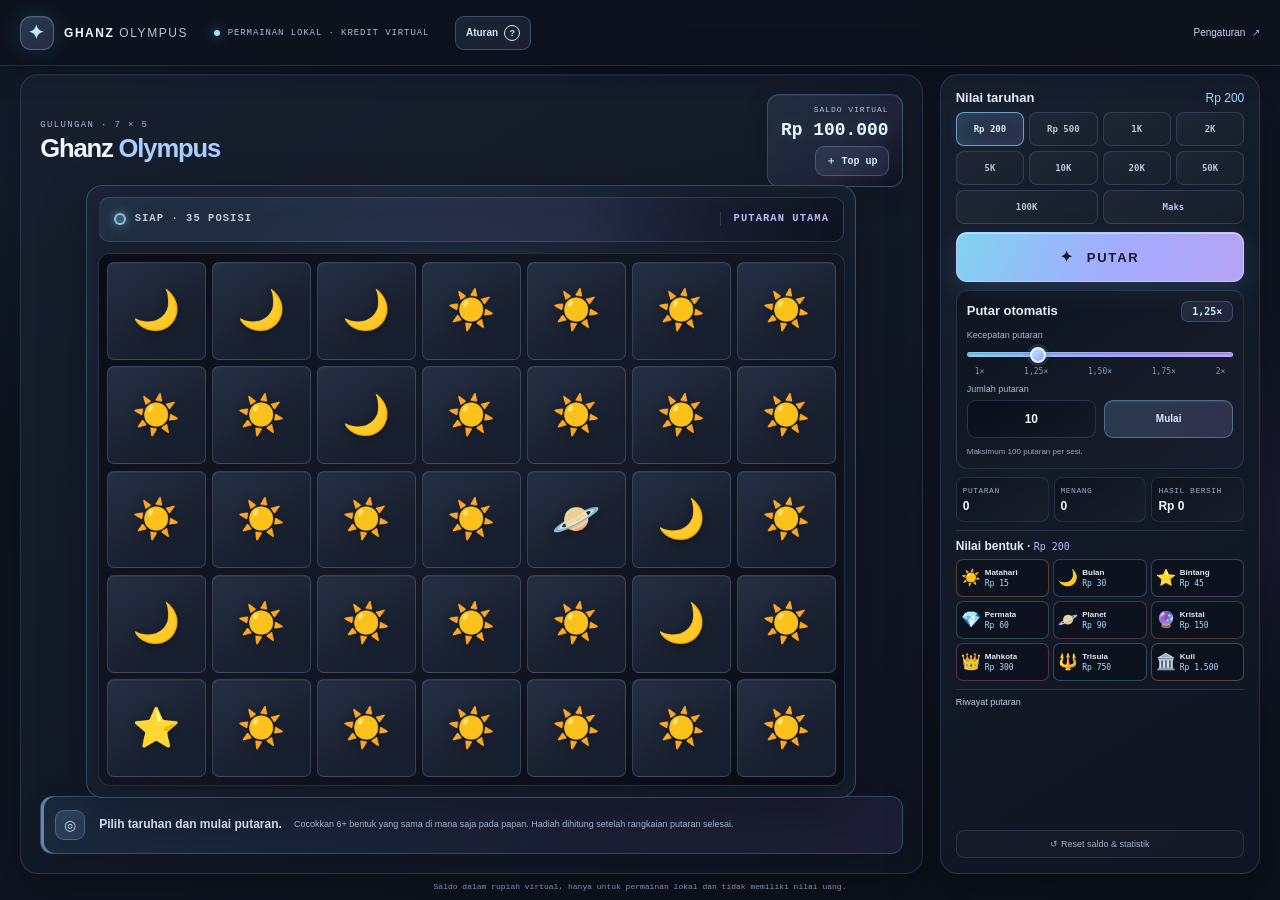
==== commit 21393073: "Add files via upload" ====
--- a/index.html
+++ b/index.html
@@ -39,7 +39,7 @@
         <div class="slot-board" id="slot-board" role="grid" aria-label="Papan hasil 7 kolom kali 5 baris" aria-live="polite"></div>
       </div>
 
-      <div class="result-panel" aria-live="polite">
+      <div class="result-panel result-panel-ready" aria-live="polite">
         <div class="result-topline"><span id="result-icon" aria-hidden="true">◎</span><span id="result" role="status">Pilih taruhan dan mulai putaran.</span></div>
         <div class="result-detail" id="result-detail">Cocokkan 6+ bentuk yang sama di mana saja pada papan. Hadiah dihitung setelah rangkaian putaran selesai.</div>
       </div>
--- a/style.css
+++ b/style.css
@@ -279,16 +279,19 @@
   transition: outline-color .45s ease, border-color .35s ease, background .35s ease, box-shadow .35s ease;
 }
 .cell-symbol {
-  display: block;
-  max-width: calc(100% - 4px);
+  display: grid;
+  width: 100%;
+  max-width: 100%;
   max-height: 100%;
+  place-items: center;
   font-size: clamp(16px, min(3.8vw, 4.3dvh), 64px);
-  line-height: 1.12;
+  line-height: 1;
+  text-align: center;
   filter: drop-shadow(0 2px 4px rgba(0, 0, 0, .38));
   transition: transform .45s cubic-bezier(.2, .8, .2, 1), filter .4s ease, opacity .3s ease;
 }
-.reel-strip { display: flex; width: 100%; flex-direction: column; backface-visibility: hidden; will-change: transform; }
-.reel-symbol { display: grid; width: 100%; height: var(--cell-height); flex: 0 0 var(--cell-height); place-items: center; }
+.reel-strip { position: absolute; inset: 0 auto auto 0; display: flex; width: 100%; flex-direction: column; backface-visibility: hidden; will-change: transform; }
+.reel-symbol { height: var(--cell-height); flex: 0 0 var(--cell-height); }
 .cell-multiplier {
   position: absolute;
   z-index: 2;
@@ -354,12 +357,105 @@
   border: 1px solid rgba(151, 179, 224, .16);
   border-radius: 12px;
   background: linear-gradient(110deg, rgba(9, 14, 24, .72), rgba(38, 39, 61, .42));
+  transition: border-color .25s ease, background .25s ease, box-shadow .25s ease;
 }
 .result-topline { display: flex; align-items: flex-start; gap: 9px; color: #e1e8f5; font-size: 12px; line-height: 1.45; }
 .result-topline > span:first-child { flex: 0 0 auto; color: #9edfff; font-size: 16px; }
 .result-topline .result-win { color: #a8f0d9 !important; }
 .result-topline .result-loss { color: #abb7cc !important; }
 .result-detail { margin: 4px 0 0 25px; color: #a8b4ca; font-size: 9px; line-height: 1.5; }
+.result-panel-ready {
+  border-color: rgba(139, 213, 255, .24);
+  background: linear-gradient(112deg, rgba(30, 47, 70, .72), rgba(33, 38, 62, .62) 62%, rgba(47, 40, 73, .46));
+  box-shadow: inset 3px 0 0 rgba(139, 213, 255, .58), 0 8px 24px rgba(0, 0, 0, .1);
+}
+.result-panel-win {
+  border-color: rgba(156, 227, 206, .32);
+  background: linear-gradient(112deg, rgba(25, 59, 58, .76), rgba(29, 45, 64, .66) 62%, rgba(43, 42, 73, .5));
+  box-shadow: inset 3px 0 0 rgba(156, 227, 206, .72), 0 8px 24px rgba(0, 0, 0, .12);
+}
+.result-panel-loss {
+  border-color: rgba(155, 174, 207, .26);
+  background: linear-gradient(112deg, rgba(35, 45, 63, .78), rgba(31, 34, 51, .62) 62%, rgba(45, 39, 62, .48));
+  box-shadow: inset 3px 0 0 rgba(171, 190, 222, .52), 0 8px 24px rgba(0, 0, 0, .12);
+}
+.result-panel-reset {
+  border-color: rgba(139, 213, 255, .3);
+  background: linear-gradient(112deg, rgba(30, 53, 73, .76), rgba(35, 39, 64, .65) 62%, rgba(53, 43, 78, .48));
+  box-shadow: inset 3px 0 0 rgba(139, 213, 255, .7), 0 8px 24px rgba(0, 0, 0, .12);
+}
+.result-panel-loss,
+.result-panel-reset,
+.result-panel-win,
+.result-panel-ready {
+  display: grid;
+  grid-template-columns: 32px minmax(0, 1fr);
+  grid-template-rows: auto auto;
+  align-items: center;
+  column-gap: 11px;
+  row-gap: 3px;
+  padding: 12px 14px;
+}
+.result-panel-loss .result-topline,
+.result-panel-reset .result-topline,
+.result-panel-win .result-topline,
+.result-panel-ready .result-topline { display: contents; }
+.result-panel-loss .result-topline > span:first-child,
+.result-panel-reset .result-topline > span:first-child,
+.result-panel-win .result-topline > span:first-child,
+.result-panel-ready .result-topline > span:first-child {
+  display: grid;
+  grid-column: 1;
+  grid-row: 1 / 3;
+  width: 30px;
+  height: 30px;
+  place-items: center;
+  border: 1px solid rgba(171, 190, 222, .3);
+  border-radius: 9px;
+  background: linear-gradient(145deg, rgba(151, 173, 211, .18), rgba(185, 162, 255, .1));
+  font-size: 14px;
+}
+.result-panel-loss #result { grid-column: 2; grid-row: 1; color: #e7edf8; font-weight: 700; }
+.result-panel-reset #result { grid-column: 2; grid-row: 1; color: #e0efff; font-weight: 700; }
+.result-panel-win #result { grid-column: 2; grid-row: 1; color: #dbfff2; font-weight: 700; }
+.result-panel-ready #result { grid-column: 2; grid-row: 1; color: #e2edff; font-weight: 700; }
+.result-panel-loss .result-detail,
+.result-panel-reset .result-detail,
+.result-panel-win .result-detail,
+.result-panel-ready .result-detail { grid-column: 2; grid-row: 2; min-width: 0; margin: 0; line-height: 1.45; }
+.result-panel-loss .result-detail { color: #b6c1d4; }
+.result-panel-reset .result-detail { color: #b6c5df; }
+.result-panel-win .result-detail { color: #b6d8cf; }
+.result-panel-ready .result-detail { color: #b5c5df; }
+.result-panel-win .result-topline > span:first-child {
+  border-color: rgba(156, 227, 206, .4);
+  background: linear-gradient(145deg, rgba(156, 227, 206, .2), rgba(139, 213, 255, .12));
+  color: #a8f0d9;
+}
+.result-panel-reset .result-topline > span:first-child {
+  border-color: rgba(139, 213, 255, .34);
+  background: linear-gradient(145deg, rgba(139, 213, 255, .2), rgba(185, 162, 255, .14));
+  color: #b7e9ff;
+}
+.result-panel-ready .result-topline > span:first-child {
+  border-color: rgba(139, 213, 255, .3);
+  background: linear-gradient(145deg, rgba(139, 213, 255, .16), rgba(185, 162, 255, .12));
+  color: #b7e9ff;
+}
+@media (min-width: 961px) {
+  .result-panel-loss, .result-panel-reset, .result-panel-win, .result-panel-ready {
+    grid-template-columns: 32px minmax(0, max-content) minmax(0, 1fr);
+    grid-template-rows: auto;
+    column-gap: 12px;
+    row-gap: 0;
+  }
+  .result-panel-loss .result-topline > span:first-child,
+  .result-panel-reset .result-topline > span:first-child,
+  .result-panel-win .result-topline > span:first-child,
+  .result-panel-ready .result-topline > span:first-child { grid-row: 1; }
+  .result-panel-loss #result, .result-panel-reset #result, .result-panel-win #result, .result-panel-ready #result { grid-column: 2; grid-row: 1; }
+  .result-panel-loss .result-detail, .result-panel-reset .result-detail, .result-panel-win .result-detail, .result-panel-ready .result-detail { grid-column: 3; grid-row: 1; }
+}
 
 .control-panel {
   display: flex;
@@ -661,6 +757,10 @@
   .result-topline { gap: 7px; font-size: 10px; }
   .result-topline > span:first-child { font-size: 14px; }
   .result-detail { margin: 3px 0 0 21px; font-size: 8px; line-height: 1.4; }
+  .result-panel-loss, .result-panel-reset, .result-panel-win, .result-panel-ready { grid-template-columns: 27px minmax(0, 1fr); column-gap: 8px; row-gap: 2px; padding: 9px 10px; }
+  .result-panel-loss .result-topline > span:first-child, .result-panel-reset .result-topline > span:first-child, .result-panel-win .result-topline > span:first-child, .result-panel-ready .result-topline > span:first-child { width: 26px; height: 26px; border-radius: 8px; font-size: 12px; }
+  .result-panel-loss #result, .result-panel-reset #result, .result-panel-win #result, .result-panel-ready #result { font-size: 10px; line-height: 1.35; }
+  .result-panel-loss .result-detail, .result-panel-reset .result-detail, .result-panel-win .result-detail, .result-panel-ready .result-detail { font-size: 8px; line-height: 1.4; }
   .control-panel { grid-template-columns: minmax(0, 1fr); gap: 9px; padding: 10px; border-radius: 13px; }
   .bet-section, .auto-section, .stats-grid, .symbol-guide, .history, .reset-button { grid-column: 1; }
   .section-heading { margin-bottom: 6px; }
